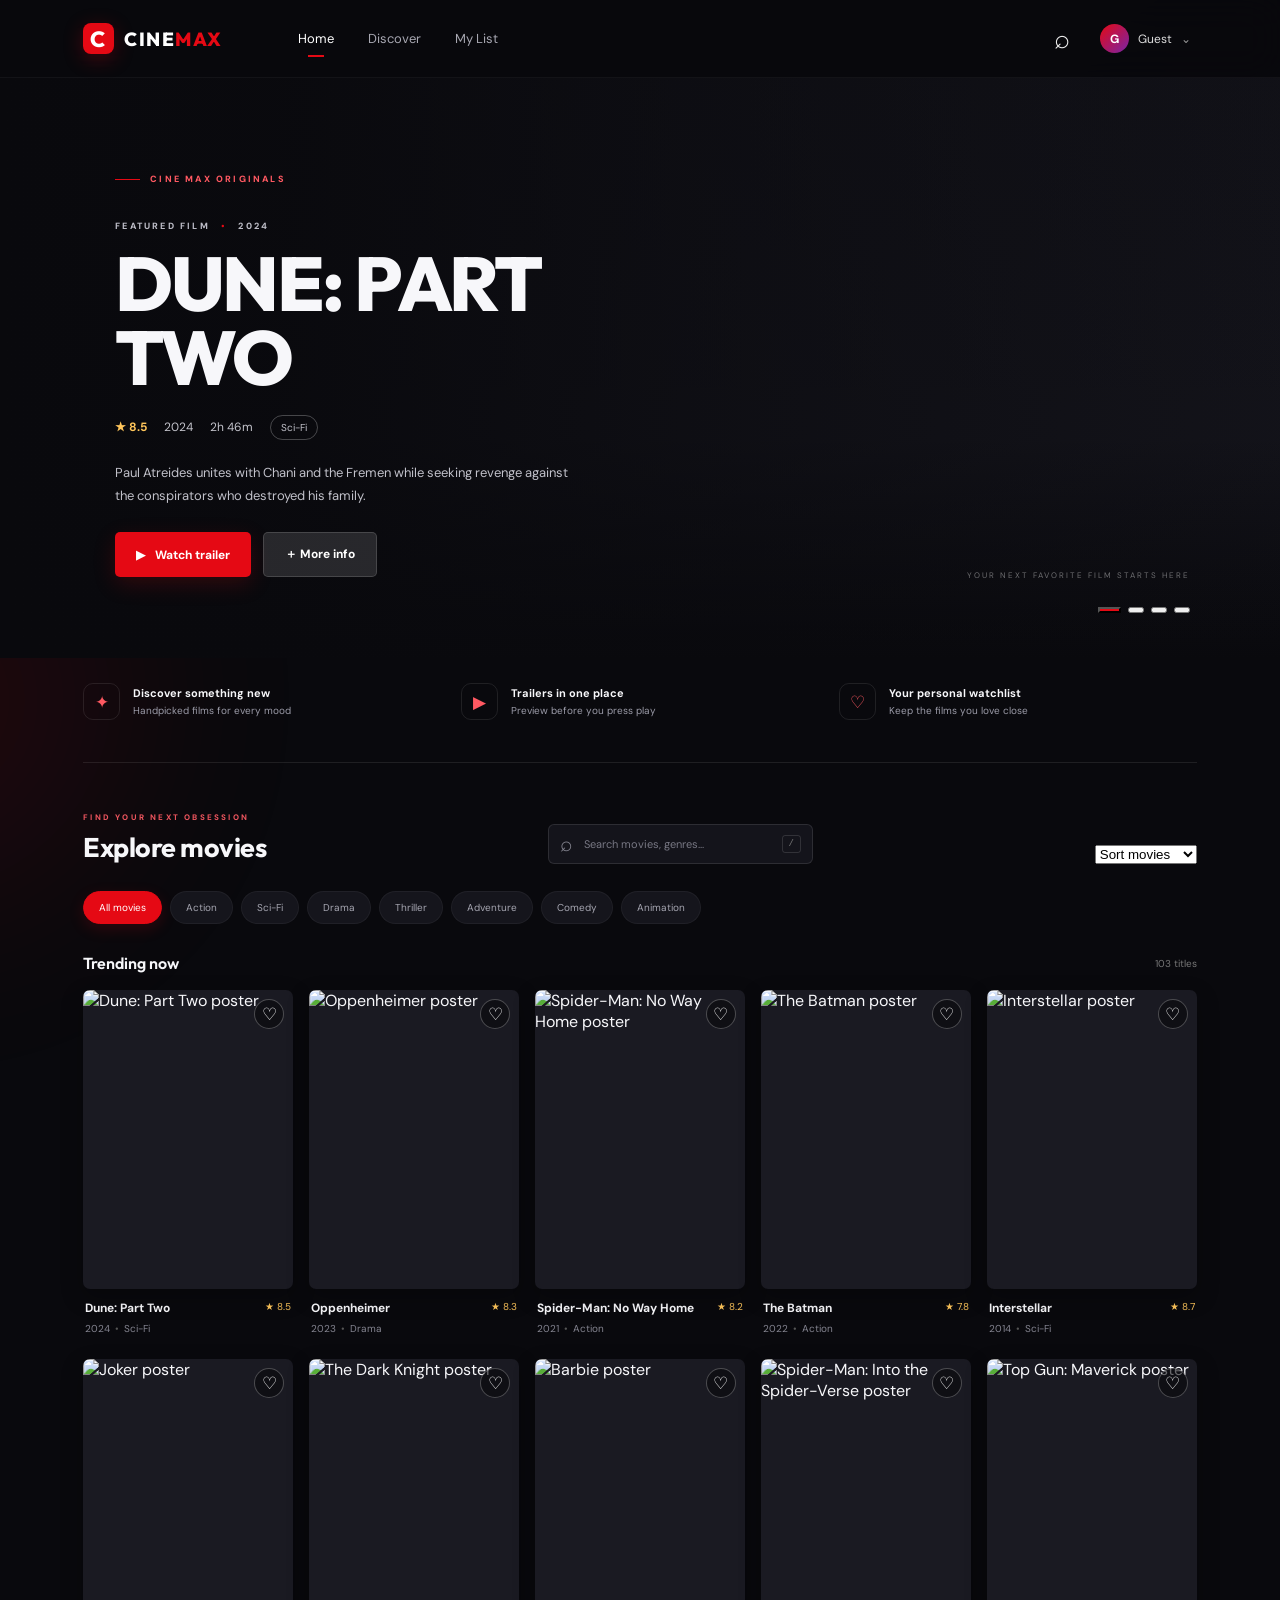
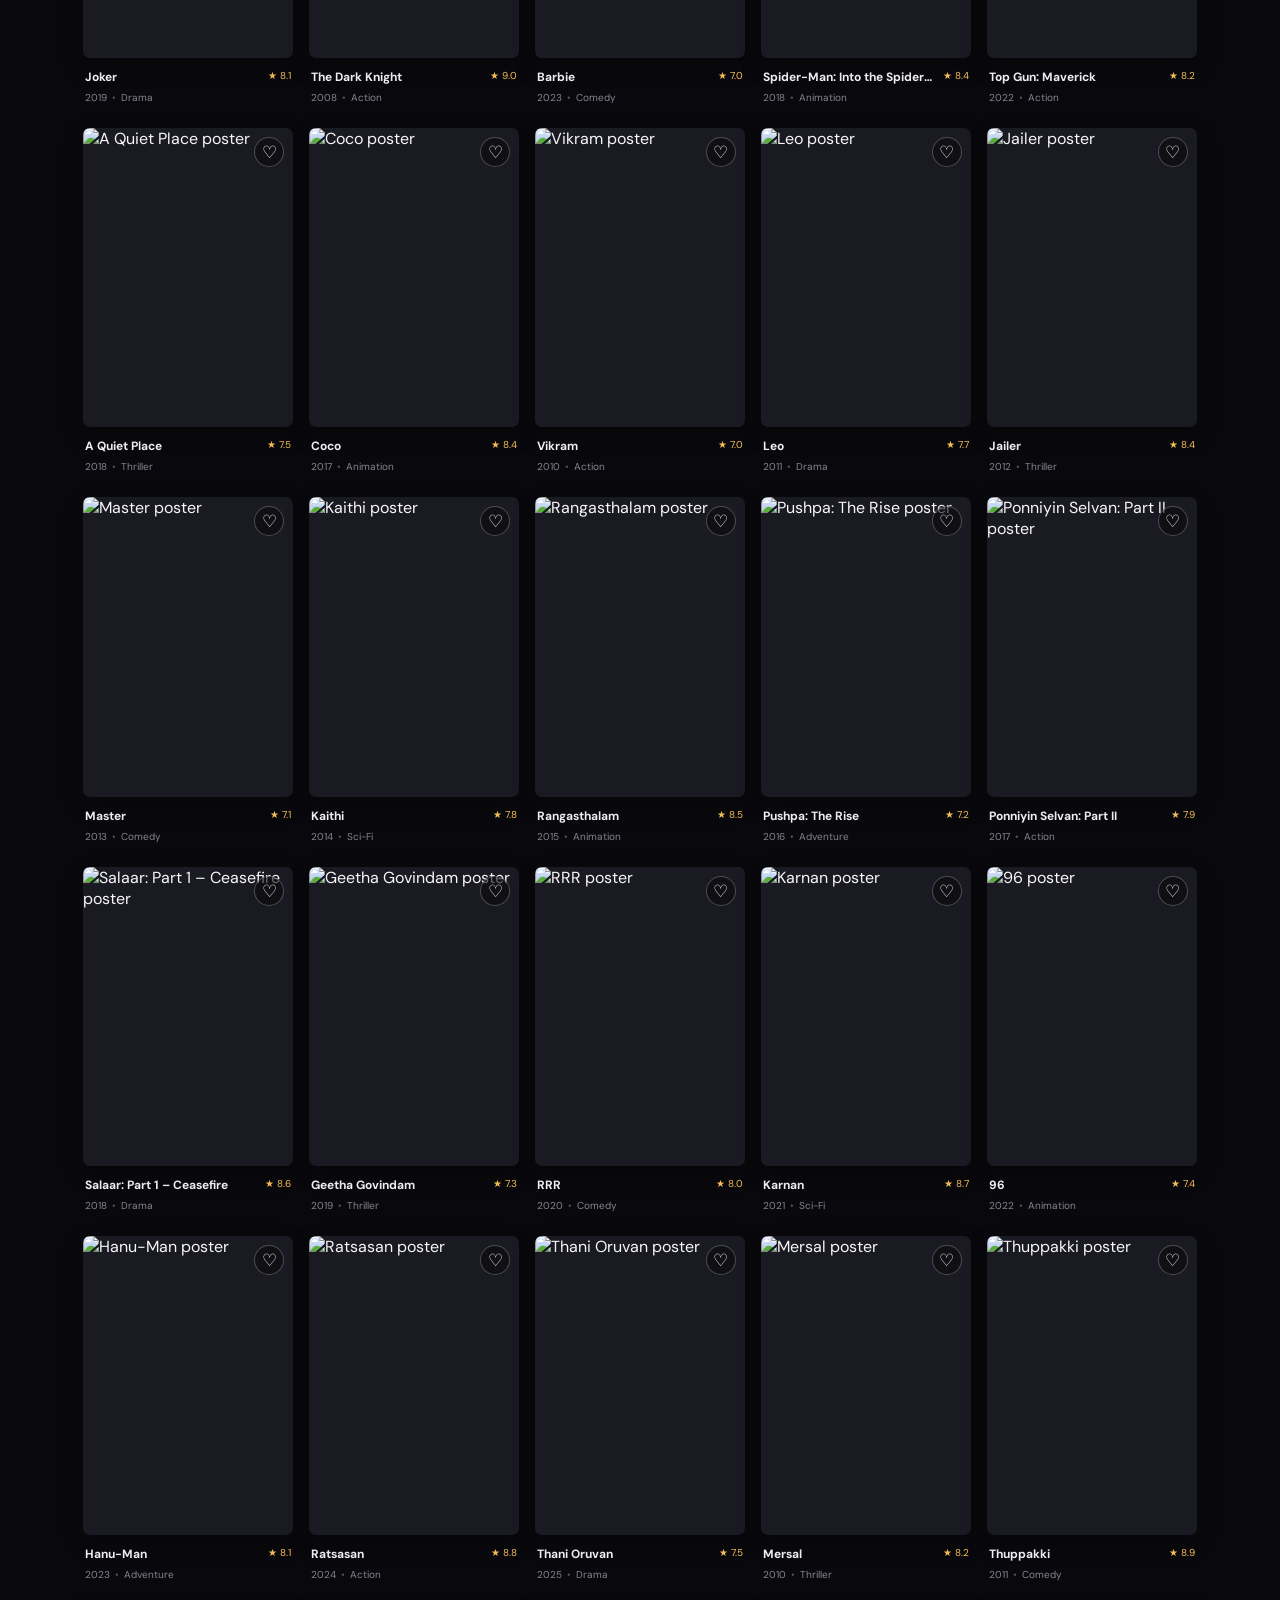
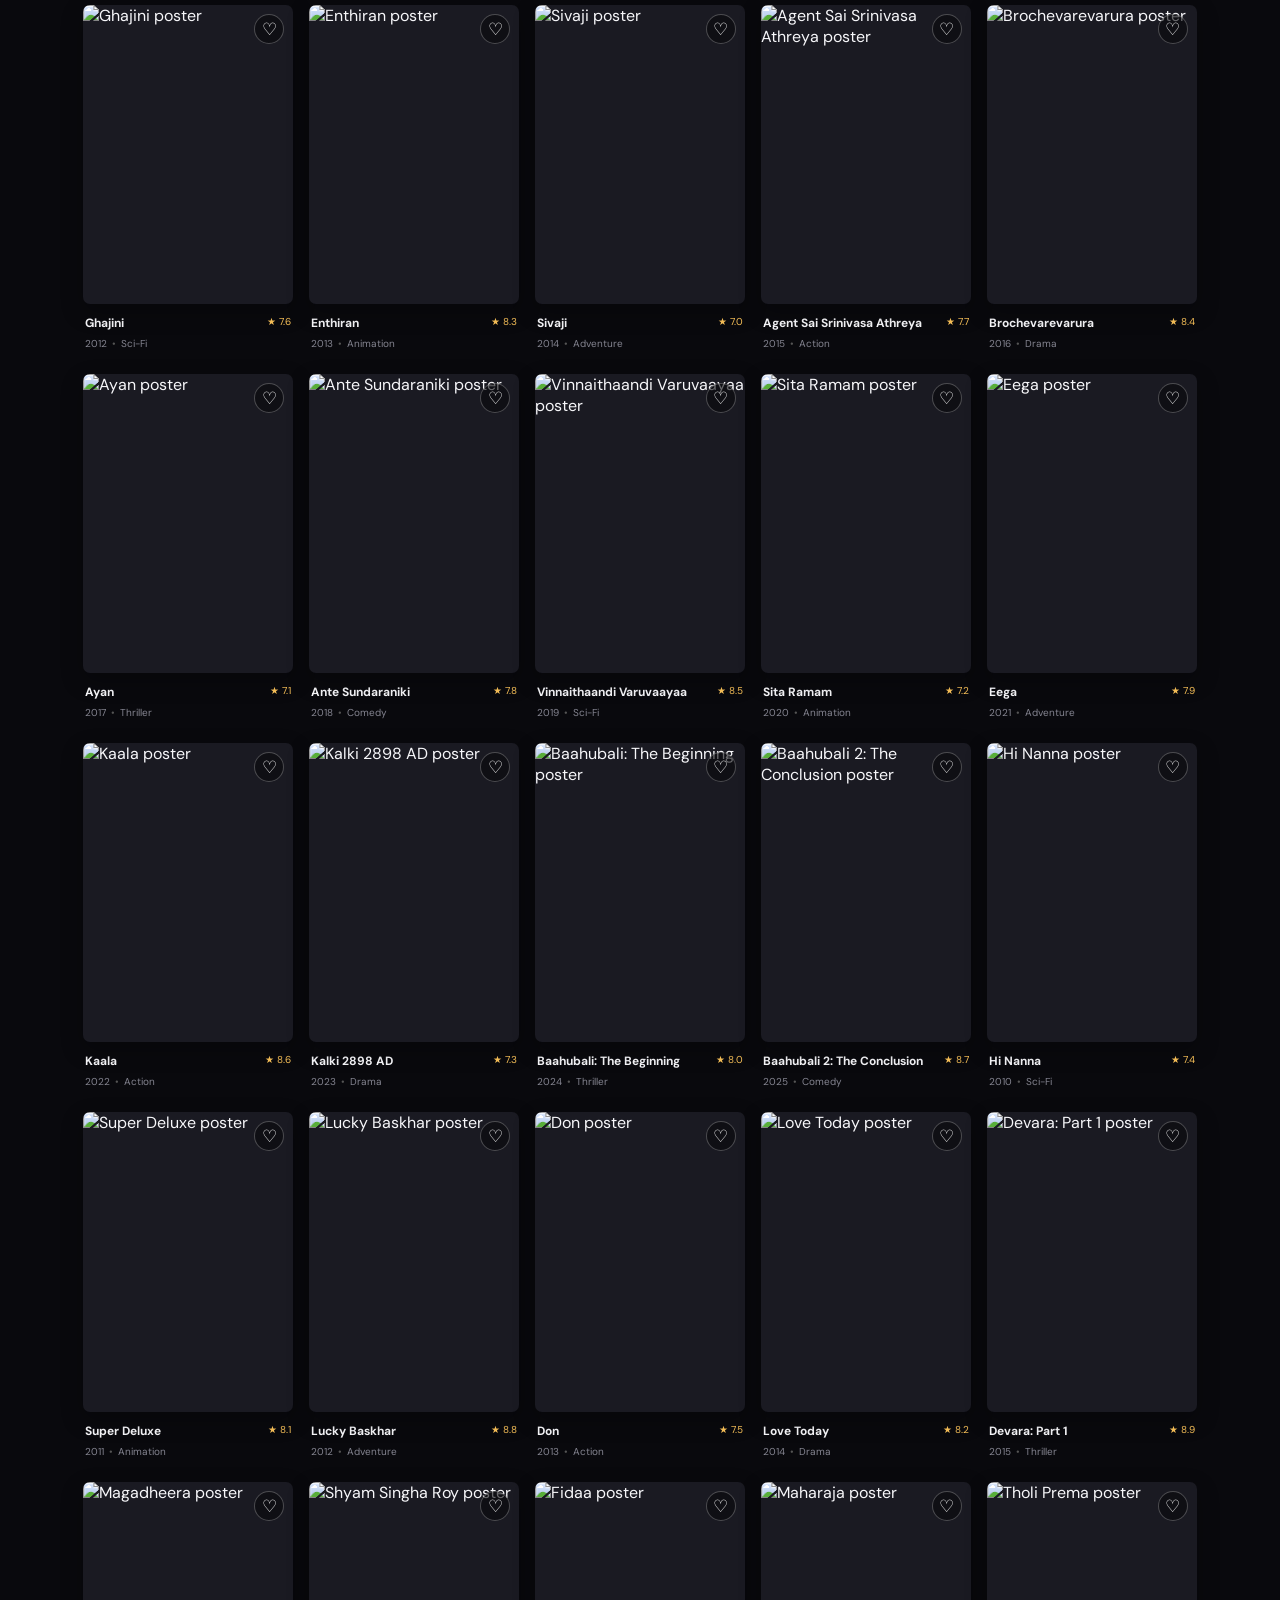
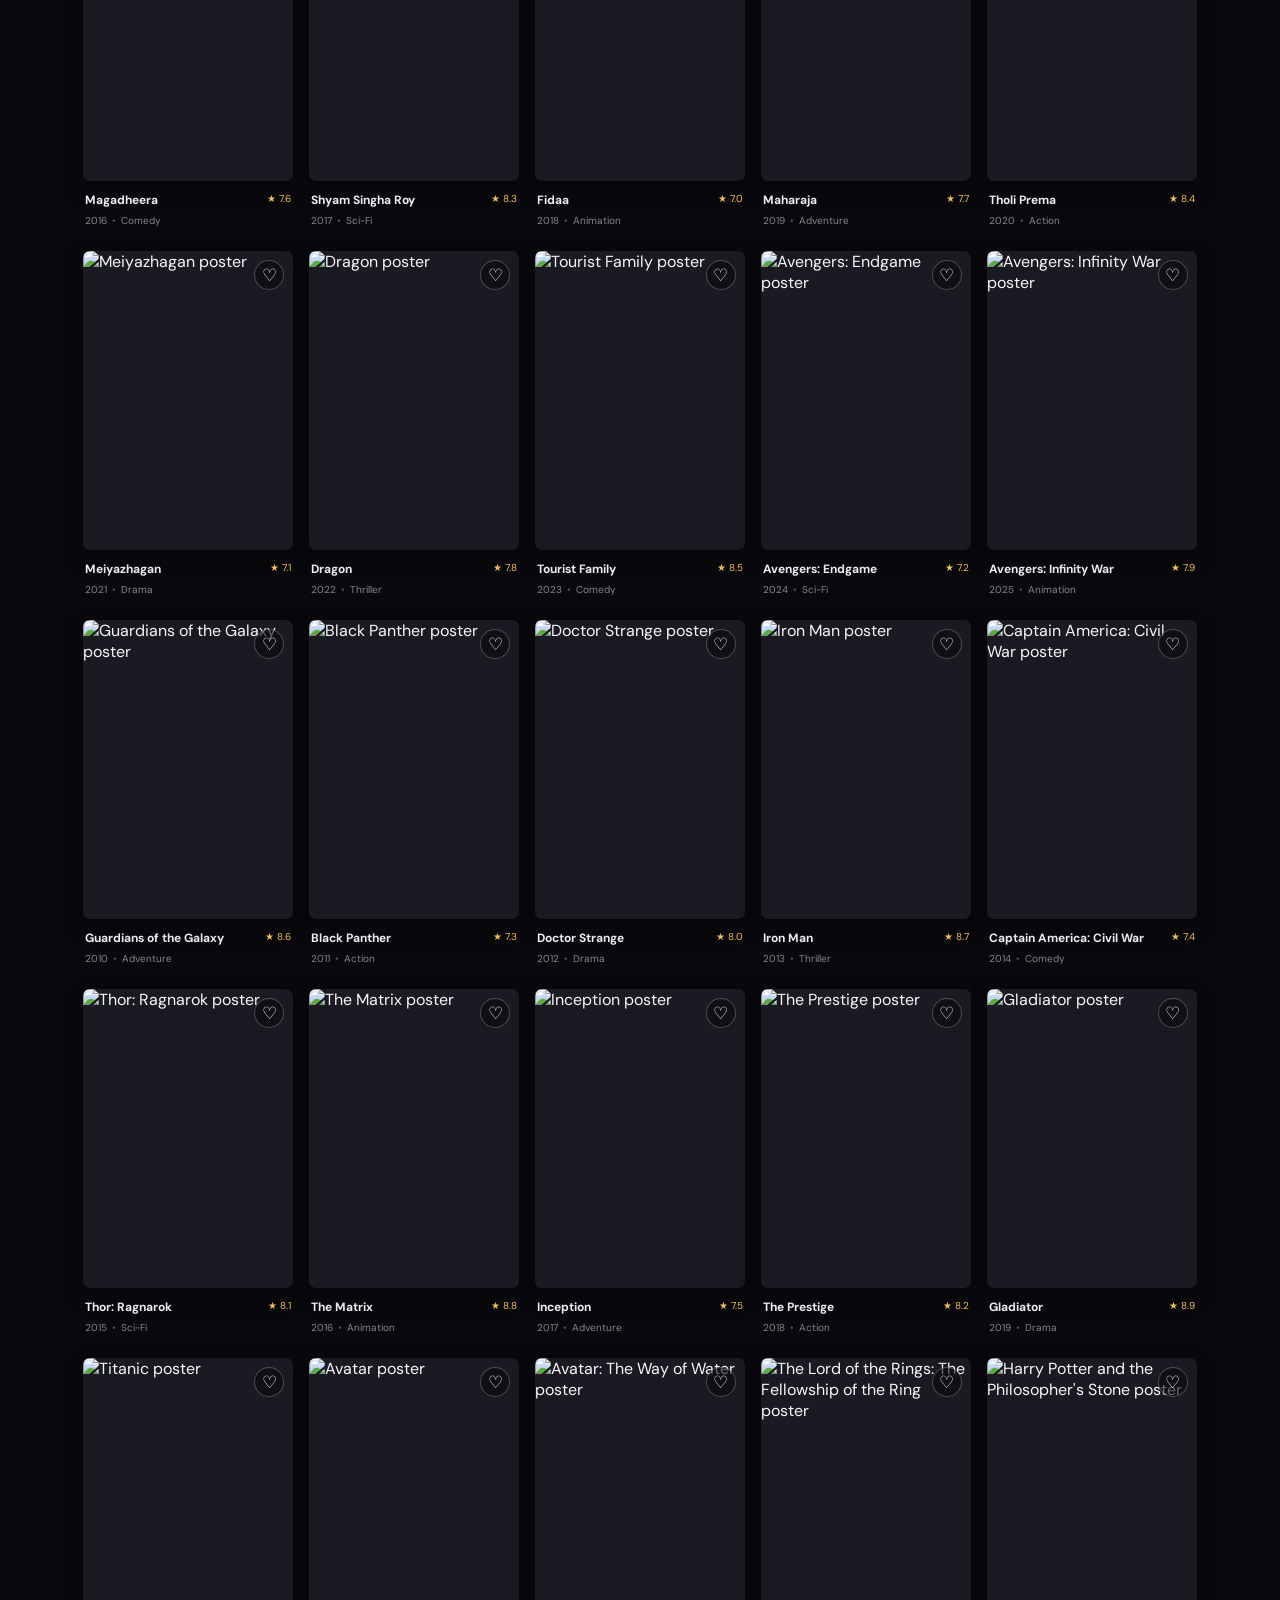
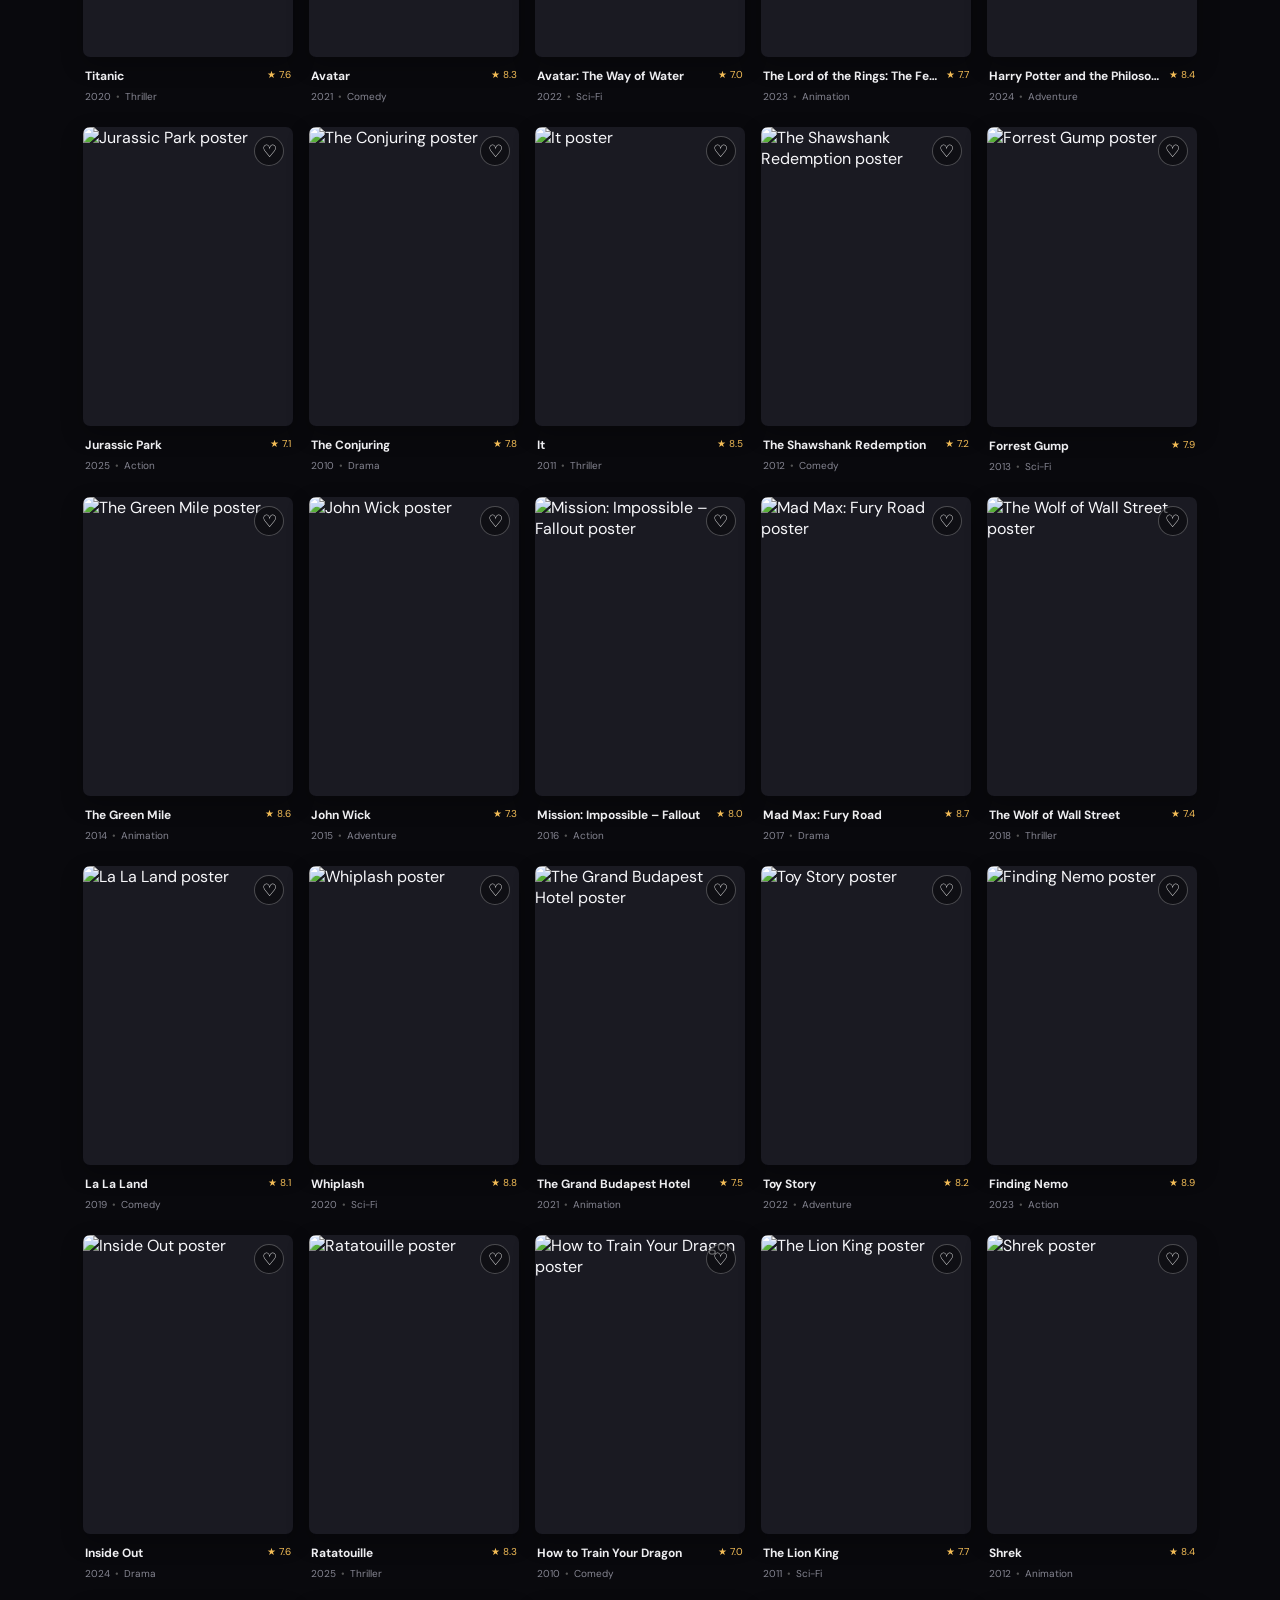
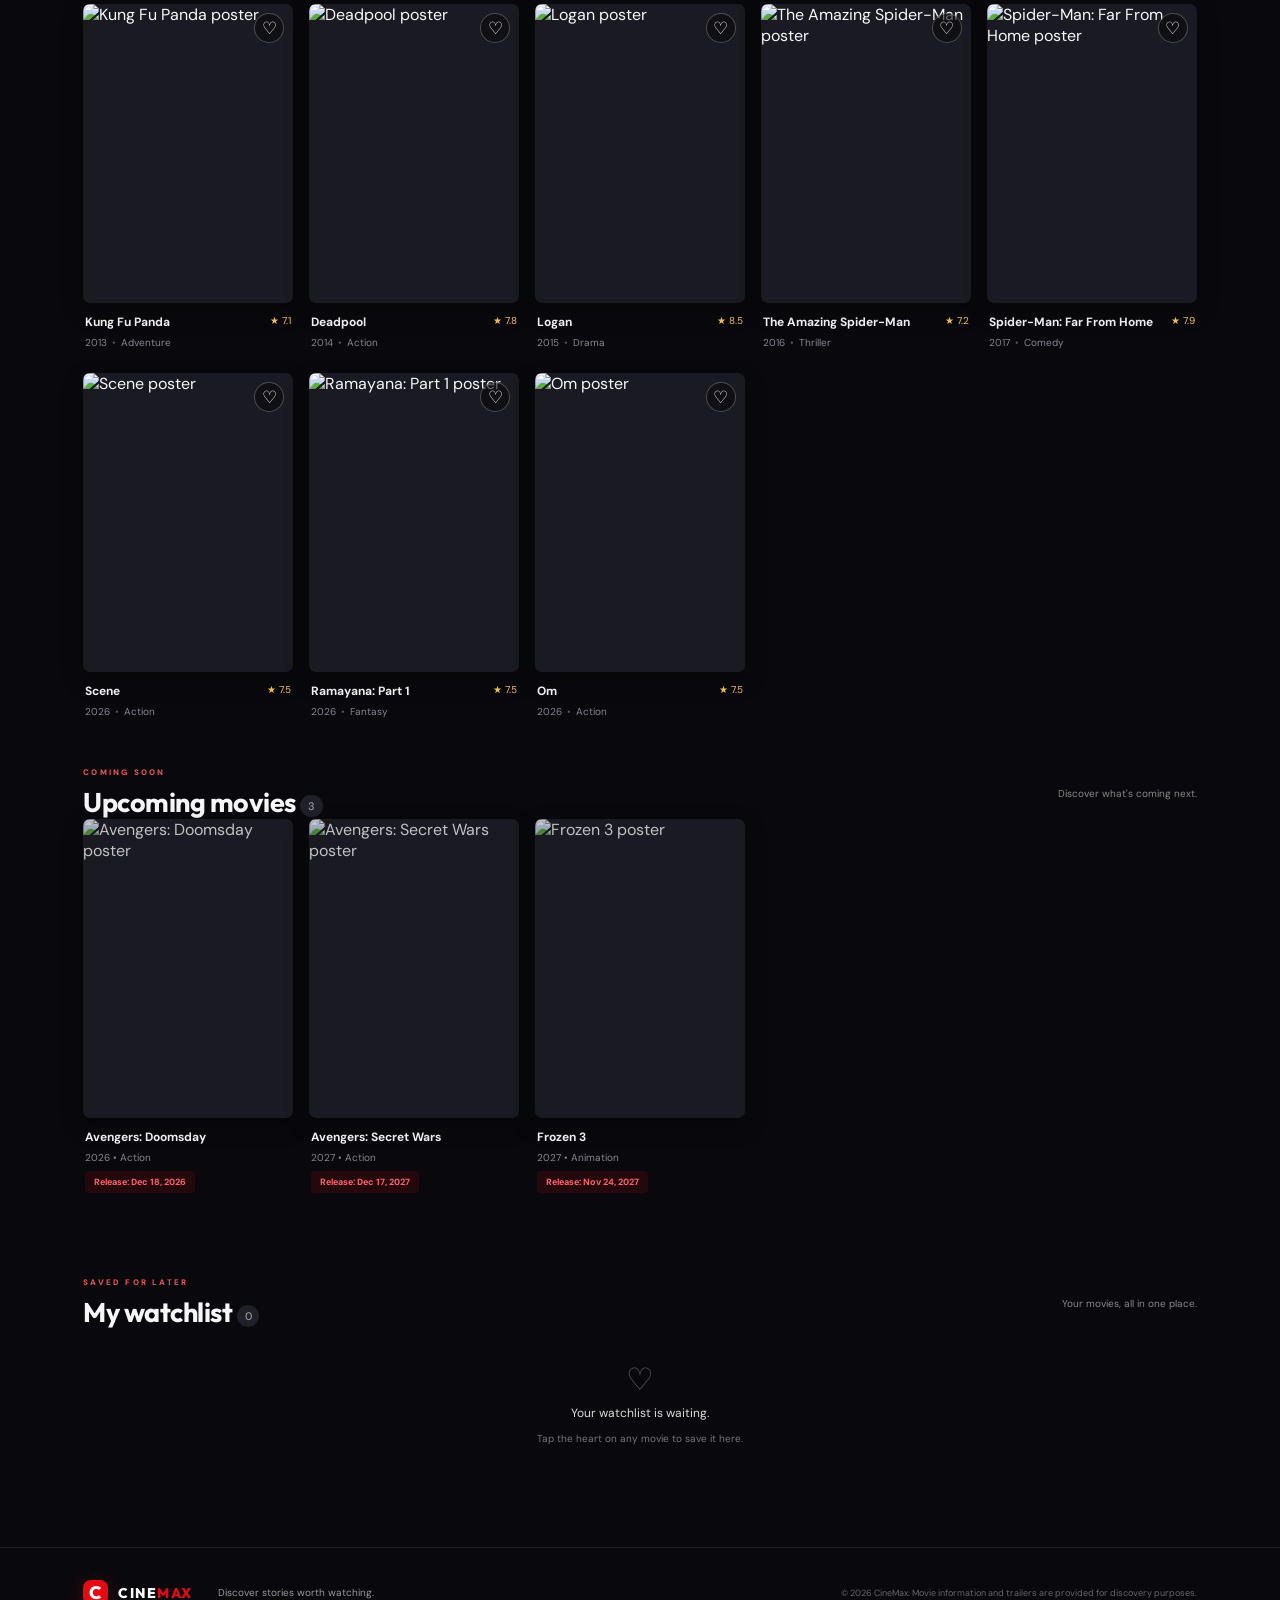
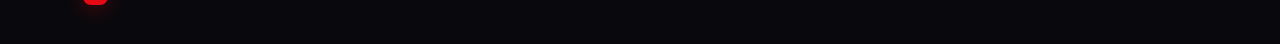
==== index.html @ b3405c15 "Add files via upload" ====
<!DOCTYPE html>
<html lang="en">
<head>
  <meta charset="UTF-8" />
  <meta name="viewport" content="width=device-width, initial-scale=1.0" />
  <meta name="theme-color" content="#09090d" />
  <meta name="description" content="CineMax — discover movies, explore genres and watch trailers." />
  <title>CineMax — Movies for every mood</title>
  <link rel="preconnect" href="https://fonts.googleapis.com">
  <link rel="preconnect" href="https://fonts.gstatic.com" crossorigin>
  <link href="https://fonts.googleapis.com/css2?family=DM+Sans:wght@400;500;600;700;800&family=Outfit:wght@400;500;600;700;800&display=swap" rel="stylesheet">
  <link rel="icon" type="image/png" href="favicon.png">
  <link rel="stylesheet" href="style.css" />
</head>
<body>
  <div class="ambient ambient-one"></div><div class="ambient ambient-two"></div>
  <header class="topbar">
    <a class="brand" href="#" aria-label="CineMax home"><span class="brand-mark">C</span><span>CINE<span>MAX</span></span></a>
    <nav class="main-nav" aria-label="Main navigation">
      <a class="active" href="#home">Home</a><a href="#browse">Discover</a><a href="#watchlist">My List</a>
    </nav>
    <div class="top-actions">
      <button class="icon-btn search-toggle" id="searchToggle" aria-label="Focus search">⌕</button>
      <button class="profile-button" id="accountButton"><span class="profile-avatar">G</span><span id="accountLabel">Guest</span><span class="chevron">⌄</span></button>
      <button class="mobile-menu" id="mobileMenu" aria-label="Open menu">☰</button>
    </div>
  </header>

  <main id="home">
    <section class="hero" id="hero">
      <div class="hero-backdrop" id="heroBackdrop"></div>
      <div class="hero-shade"></div>
      <div class="hero-content">
        <div class="eyebrow"><span class="eyebrow-line"></span> CINE MAX ORIGINALS</div>
        <div class="hero-kicker">FEATURED FILM <span>•</span> 2024</div>
        <h1 id="heroTitle">DUNE: PART TWO</h1>
        <div class="hero-meta" id="heroMeta"><span class="rating">★ 8.5</span><span>2024</span><span>2h 46m</span><span class="pill">Sci-Fi</span></div>
        <p class="hero-description" id="heroDescription">Paul Atreides unites with Chani and the Fremen while seeking revenge against the conspirators who destroyed his family.</p>
        <div class="hero-buttons">
          <button class="primary-btn" id="heroTrailer"><span>▶</span> Watch trailer</button>
          <button class="secondary-btn" id="heroDetails"><span>＋</span> More info</button>
        </div>
      </div>
      <div class="hero-pagination" id="heroPagination"></div>
      <div class="hero-note">YOUR NEXT FAVORITE FILM STARTS HERE</div>
    </section>

    <section class="content-wrap">
      <section class="quick-stats">
        <div><span class="stat-icon">✦</span><span><b>Discover something new</b><small>Handpicked films for every mood</small></span></div>
        <div><span class="stat-icon">▶</span><span><b>Trailers in one place</b><small>Preview before you press play</small></span></div>
        <div><span class="stat-icon">♡</span><span><b>Your personal watchlist</b><small>Keep the films you love close</small></span></div>
      </section>

      <section class="browse-section" id="browse">
        <div class="section-heading">
          <div><p class="section-overline">FIND YOUR NEXT OBSESSION</p><h2>Explore movies</h2></div>
          <label class="search-box"><span>⌕</span><input id="searchInput" type="search" placeholder="Search movies, genres..." autocomplete="off"><kbd>/</kbd></label><select id="sortSelect" class="sort-select">
  <option value="default">Sort movies</option>
  <option value="rating">Highest rated</option>
  <option value="newest">Newest first</option>
  <option value="oldest">Oldest first</option>
  <option value="title">A–Z</option>
</select>
        </div>
        <div class="category-list" id="categoryList">
          <button class="category-chip selected" data-category="All">All movies</button>
          <button class="category-chip" data-category="Action">Action</button>
          <button class="category-chip" data-category="Sci-Fi">Sci-Fi</button>
          <button class="category-chip" data-category="Drama">Drama</button>
          <button class="category-chip" data-category="Thriller">Thriller</button>
          <button class="category-chip" data-category="Adventure">Adventure</button>
          <button class="category-chip" data-category="Comedy">Comedy</button>
          <button class="category-chip" data-category="Animation">Animation</button>
        </div>
        <div class="results-line"><h3 id="resultsTitle">Trending now</h3><span id="resultCount"></span></div>
        <div class="movie-grid" id="movieGrid"></div>
        <div class="empty-state hidden" id="emptyState"><div>⌕</div><h3>No movies found</h3><p>Try another title or choose a different category.</p><button class="text-button" id="clearFilters">Clear filters</button></div>
      </section>
      <!-- UPCOMING MOVIES -->
      <section class="upcoming-section" id="upcoming">
        <div class="section-heading compact">
          <div>
            <p class="section-overline">COMING SOON</p>
            <h2>Upcoming movies <span class="list-count" id="upcomingCount">0</span></h2>
          </div>
          <p class="section-hint">Discover what's coming next.</p>
        </div>

        <div class="movie-grid" id="upcomingGrid"></div>
      </section>
      <section class="watchlist-section" id="watchlist">
        <div class="section-heading compact"><div><p class="section-overline">SAVED FOR LATER</p><h2>My watchlist <span class="list-count" id="watchlistCount">0</span></h2></div><p class="section-hint">Your movies, all in one place.</p></div>
        <div class="movie-grid watchlist-grid" id="watchlistGrid"></div>
        <div class="watchlist-empty" id="watchlistEmpty"><span>♡</span><p>Your watchlist is waiting.</p><small>Tap the heart on any movie to save it here.</small></div>
      </section>
    </section>
  </main>

  <footer><a class="brand footer-brand" href="#"><span class="brand-mark">C</span><span>CINE<span>MAX</span></span></a><p>Discover stories worth watching.</p><small>© <span id="year"></span> CineMax. Movie information and trailers are provided for discovery purposes.</small></footer>

  <div class="modal-backdrop hidden" id="movieModal" role="dialog" aria-modal="true" aria-label="Movie details">
    <div class="modal movie-modal"><button class="modal-close" data-close aria-label="Close">×</button><div class="detail-cover" id="detailCover"></div><div class="detail-body"><div class="detail-label">MOVIE DETAILS</div><h2 id="detailTitle"></h2><div class="detail-meta" id="detailMeta"></div><p id="detailDescription"></p><div class="detail-actions"><button class="primary-btn" id="detailTrailer">▶ Watch trailer</button><button class="secondary-btn" id="detailSave">♡ Add to watchlist</button></div></div></div>
  </div>

  <div class="modal-backdrop hidden" id="trailerModal" role="dialog" aria-modal="true" aria-label="Movie trailer">
    <div class="modal trailer-modal"><button class="modal-close" data-close aria-label="Close">×</button><div class="trailer-heading"><span>NOW PLAYING</span><h2 id="trailerTitle">Movie trailer</h2></div><div class="video-frame" id="videoFrame"></div><p class="trailer-disclaimer">Trailer playback is provided through YouTube. Availability may vary by region.</p></div>
  </div>

  <div class="modal-backdrop hidden" id="authModal" role="dialog" aria-modal="true" aria-label="Account">
    <div class="modal auth-modal"><button class="modal-close" data-close aria-label="Close">×</button><a class="brand auth-brand" href="#"><span class="brand-mark">C</span><span>CINE<span>MAX</span></span></a><p class="section-overline">YOUR CINEMATIC SPACE</p><h2 id="authTitle">Welcome back</h2><p class="auth-subtitle">Sign in to keep your watchlist close.</p>
      <div class="auth-tabs"><button class="auth-tab active" data-auth="login">Sign in</button><button class="auth-tab" data-auth="register">Create account</button></div>
      <form id="authForm"><label id="nameField" class="hidden">Your name<input id="authName" type="text" placeholder="Alex Morgan"></label><label>Email address<input id="authEmail" type="email" placeholder="you@example.com" required></label><label>Password<input id="authPassword" type="password" placeholder="At least 6 characters" minlength="6" required></label><p class="auth-error" id="authError"></p><button class="primary-btn auth-submit" type="submit" id="authSubmit">Sign in</button></form>
      <p class="auth-footnote">Demo account only. Your account details stay in this browser and are not sent to a server.</p>
      <button class="text-button signout hidden" id="signOut">Sign out</button>
    </div>
  </div>
  <div class="toast" id="toast" role="status"></div>
  <script src="app.js"></script>

<div id="loadingScreen">
  <img src="favicon.png" alt="JemMovieMax">
  <h2>JemMovieMax</h2>
  <div class="loader"></div>
  <p>Preparing your movie experience...</p>
</div>

</body>
</html>
---- style.css ----
*{box-sizing:border-box} :root{--bg:#09090d;--panel:#13131a;--panel2:#1b1b24;--text:#f7f7fa;--muted:#9b9ba8;--red:#e50914;--red2:#ff3340;--line:rgba(255,255,255,.09)}html{scroll-behavior:smooth;scroll-padding-top:90px}body{margin:0;background:var(--bg);color:var(--text);font-family:"DM Sans",sans-serif;overflow-x:hidden}button,input{font:inherit}button{cursor:pointer}.ambient{position:fixed;z-index:-1;filter:blur(110px);opacity:.11;pointer-events:none;border-radius:50%}.ambient-one{width:400px;height:400px;background:#e50914;top:500px;left:-280px}.ambient-two{width:400px;height:400px;background:#5427a8;right:-300px;top:100px}.topbar{height:78px;position:sticky;top:0;z-index:20;display:flex;align-items:center;padding:0 6.5%;background:rgba(9,9,13,.88);backdrop-filter:blur(18px);border-bottom:1px solid rgba(255,255,255,.045)}.brand{display:flex;align-items:center;gap:10px;text-decoration:none;color:#fff;font:800 19px Outfit,sans-serif;letter-spacing:1.5px}.brand>span:last-child>span{color:var(--red)}.brand-mark{width:31px;height:31px;background:var(--red);display:grid;place-items:center;border-radius:8px;font:800 22px Outfit;box-shadow:0 5px 20px #e5091444}.main-nav{display:flex;gap:34px;margin-left:75px;height:100%;align-items:center}.main-nav a{font-size:13px;color:#a8a8b2;text-decoration:none;transition:.2s}.main-nav a:hover,.main-nav a.active{color:white}.main-nav a.active:after{content:"";display:block;width:16px;height:2px;background:var(--red);margin:8px auto -10px}.top-actions{margin-left:auto;display:flex;align-items:center;gap:18px}.icon-btn,.mobile-menu{border:0;background:none;color:#eee;font-size:27px}.profile-button{display:flex;align-items:center;gap:9px;color:#ddd;background:none;border:0;font-size:12px}.profile-avatar{height:29px;width:29px;border-radius:50%;background:linear-gradient(135deg,#e50914,#7924a8);display:grid;place-items:center;color:white;font-weight:700}.chevron{color:#999}.mobile-menu{display:none}.hero{height:580px;position:relative;overflow:hidden;background:#14141b}.hero-backdrop {
    position: absolute;
    inset: 0;
    background-size: cover;
    background-position: center 38%;
    transform: scale(1.015);
    opacity: 1;
    transition: opacity 0.5s ease-in-out;
}.hero-shade{position:absolute;inset:0;background:linear-gradient(90deg,#09090d 0%,rgba(9,9,13,.94) 22%,rgba(9,9,13,.55) 53%,rgba(9,9,13,.12) 100%),linear-gradient(0deg,#09090d 0%,transparent 38%,rgba(9,9,13,.18) 100%)}.hero-content{position:relative;z-index:1;padding:95px 0 0 9%;max-width:690px}.eyebrow,.hero-kicker,.section-overline,.detail-label,.trailer-heading>span{font-size:9px;font-weight:800;letter-spacing:2.2px;color:#e4e4e8}.eyebrow{display:flex;align-items:center;gap:10px;color:#ff5962}.eyebrow-line{width:25px;height:1px;background:var(--red)}.hero-kicker{margin-top:35px;color:#bdbdc7;font-size:9px}.hero-kicker span{color:var(--red);padding:0 7px}.hero h1{font:800 clamp(42px,6vw,76px)/.98 Outfit,sans-serif;letter-spacing:-2.5px;margin:14px 0 20px;max-width:620px}.hero-meta,.detail-meta{display:flex;align-items:center;gap:17px;color:#c4c4cc;font-size:12px}.rating{color:#ffc65b;font-weight:700}.pill{border:1px solid #ffffff40;padding:5px 10px;border-radius:30px;font-size:10px}.hero-description{color:#c0c0c9;line-height:1.75;font-size:13px;max-width:460px;margin:22px 0 25px}.hero-buttons,.detail-actions{display:flex;gap:12px}.primary-btn,.secondary-btn{border:0;border-radius:5px;padding:13px 21px;font-weight:700;font-size:12px;transition:.2s}.primary-btn{background:var(--red);color:white;box-shadow:0 7px 22px #e509142c}.primary-btn:hover{background:#ff2632;transform:translateY(-2px)}.primary-btn span{margin-right:7px}.secondary-btn{background:#ffffff20;color:white;border:1px solid #ffffff24}.secondary-btn:hover{background:#ffffff30}.hero-pagination{position:absolute;right:7%;bottom:45px;display:flex;gap:7px}.hero-pagination span{width:6px;height:6px;border-radius:10px;background:#ffffff55}.hero-pagination .pagination-active{width:23px;background:var(--red)}.hero-note{position:absolute;right:7%;bottom:78px;color:#ffffff66;font-size:8px;letter-spacing:2px}.content-wrap{max-width:1440px;margin:auto;padding:0 6.5%}.quick-stats{display:grid;grid-template-columns:repeat(3,1fr);padding:25px 0 42px;border-bottom:1px solid var(--line);gap:20px}.quick-stats>div{display:flex;align-items:center;gap:13px}.stat-icon{height:37px;width:37px;border:1px solid #ffffff18;border-radius:10px;display:grid;place-items:center;color:#ff5962;font-size:17px}.quick-stats b,.quick-stats small{display:block}.quick-stats b{font-size:11px;font-weight:700}.quick-stats small{font-size:10px;color:var(--muted);margin-top:4px}.browse-section,.watchlist-section{padding-top:49px}.section-heading{display:flex;align-items:end;justify-content:space-between;gap:20px}.section-overline{color:#ed555e;font-size:8px;margin:0 0 8px}.section-heading h2{font:700 27px Outfit,sans-serif;margin:0;letter-spacing:-.5px}.search-box{width:265px;height:40px;border:1px solid #ffffff1b;border-radius:6px;background:#14141b;display:flex;align-items:center;padding:0 11px;gap:9px;color:#858590}.search-box>span{font-size:21px}.search-box input{width:100%;min-width:0;background:none;border:0;outline:0;color:white;font-size:11px}.search-box input::placeholder{color:#777783}.search-box kbd{font-size:9px;border:1px solid #ffffff20;border-radius:3px;padding:3px 6px;color:#777}.category-list{display:flex;gap:8px;flex-wrap:wrap;margin:27px 0 29px}.category-chip{background:#15151c;color:#a6a6b1;border:1px solid #ffffff0c;border-radius:30px;padding:9px 15px;font-size:10px;transition:.2s}.category-chip:hover{border-color:#ffffff50;color:white}.category-chip.selected{background:#e50914;color:white;border-color:#e50914;box-shadow:0 5px 15px #e5091429}.results-line{display:flex;align-items:center;justify-content:space-between;margin-bottom:17px}.results-line h3{font:600 16px Outfit;margin:0}.results-line span{font-size:10px;color:#777}.movie-grid{display:grid;grid-template-columns:repeat(5,minmax(0,1fr));gap:24px 16px}.movie-card{min-width:0;position:relative;cursor:pointer;animation:rise .35s both}.poster-wrap{position:relative;overflow:hidden;aspect-ratio:2/2.85;border-radius:7px;background:#1a1a22;box-shadow:0 8px 22px #0004}.poster-wrap img{width:100%;height:100%;object-fit:cover;display:block;transition:transform .45s,filter .3s}.movie-card:hover .poster-wrap img{transform:scale(1.06);filter:brightness(.68)}.poster-overlay{position:absolute;inset:0;display:flex;align-items:center;justify-content:center;opacity:0;transition:.25s}.movie-card:hover .poster-overlay{opacity:1}.play-circle{width:46px;height:46px;border:1px solid #ffffffbb;border-radius:50%;display:grid;place-items:center;background:#0006;color:white;font-size:17px;padding-left:3px}.save-btn{position:absolute;top:9px;right:9px;width:30px;height:30px;border-radius:50%;border:1px solid #ffffff40;background:#09090d99;color:white;font-size:17px;display:grid;place-items:center;z-index:2}.save-btn.saved{background:var(--red);border-color:var(--red);color:white}.movie-info{padding:11px 2px 0}.movie-title-line{display:flex;align-items:start;justify-content:space-between;gap:7px}.movie-title{font-size:12px;font-weight:700;white-space:nowrap;overflow:hidden;text-overflow:ellipsis}.movie-rating{font-size:10px;color:#ffc65b;white-space:nowrap}.movie-sub{font-size:10px;color:#858591;margin-top:6px}.movie-sub span{padding:0 5px;color:#555}.empty-state,.watchlist-empty{text-align:center;padding:45px 15px;color:#999}.empty-state>div,.watchlist-empty>span{font-size:35px;color:#555}.empty-state h3{color:#eee;margin:8px 0}.empty-state p,.watchlist-empty p{font-size:12px}.text-button{border:0;background:none;color:#ff646c;font-size:11px;margin-top:7px}.hidden{display:none!important}.watchlist-section{padding-bottom:70px}.compact{align-items:center}.list-count{font:500 11px "DM Sans";color:#999;background:#202028;padding:4px 8px;border-radius:20px;vertical-align:middle}.section-hint{font-size:10px;color:#888}.watchlist-empty{padding:30px}.watchlist-empty>span{font-size:31px}.watchlist-empty p{margin:5px 0;color:#ddd}.watchlist-empty small{font-size:10px;color:#777}footer{border-top:1px solid var(--line);padding:28px 6.5% 35px;display:flex;align-items:center;gap:25px;flex-wrap:wrap}footer .brand{font-size:14px}footer .brand-mark{width:25px;height:25px;font-size:18px}footer p{font-size:10px;color:#999}footer small{margin-left:auto;color:#666;font-size:9px}.modal-backdrop{position:fixed;inset:0;z-index:50;background:#000c;backdrop-filter:blur(8px);display:grid;place-items:center;padding:20px;overflow-y:auto}.modal{position:relative;background:#15151d;border:1px solid #ffffff16;border-radius:12px;box-shadow:0 25px 90px #000b;max-height:92vh;overflow:auto}.modal-close{position:absolute;right:13px;top:12px;z-index:5;width:32px;height:32px;border:0;border-radius:50%;background:#08080bbd;color:white;font-size:24px;line-height:1}.movie-modal{width:min(760px,100%)}.detail-cover{height:270px;background-size:cover;background-position:center 35%;position:relative}.detail-cover:after{content:"";position:absolute;inset:0;background:linear-gradient(0deg,#15151d,transparent 80%)}.detail-body{padding:0 30px 30px;position:relative;margin-top:-42px}.detail-label{color:#ff626a;font-size:8px}.detail-body h2{font:700 31px Outfit;margin:8px 0 12px}.detail-meta{font-size:11px;flex-wrap:wrap}.detail-body>p{font-size:12px;line-height:1.8;color:#b7b7c2;max-width:620px;margin:19px 0 22px}.detail-actions .primary-btn,.detail-actions .secondary-btn{padding:11px 16px}.trailer-modal{width:min(850px,100%);padding:25px}.trailer-heading{margin:0 0 15px}.trailer-heading>span{font-size:8px;color:#ff5a64}.trailer-heading h2{font:600 20px Outfit;margin:6px 0}.video-frame{width:100%;aspect-ratio:16/9;background:#050505;border-radius:7px;overflow:hidden}.video-frame iframe{width:100%;height:100%;border:0}.trailer-disclaimer{font-size:9px;color:#777;margin:12px 0 0}.auth-modal{width:min(420px,100%);padding:35px}.auth-brand{margin-bottom:28px}.auth-modal h2{font:700 27px Outfit;margin:0}.auth-subtitle{font-size:11px;color:#999;margin:7px 0 20px}.auth-tabs{display:grid;grid-template-columns:1fr 1fr;background:#20202a;padding:4px;border-radius:6px;margin-bottom:20px}.auth-tab{background:none;border:0;color:#999;padding:9px;font-size:10px;border-radius:4px}.auth-tab.active{background:#393943;color:white}.auth-modal form label{display:block;color:#bdbdc6;font-size:10px;margin:13px 0}.auth-modal form input{display:block;width:100%;margin-top:7px;background:#0d0d13;border:1px solid #ffffff18;border-radius:5px;padding:12px;color:white;outline:0;font-size:11px}.auth-modal form input:focus{border-color:#e50914}.auth-submit{width:100%;margin-top:8px}.auth-error{font-size:10px;color:#ff646c;min-height:12px}.auth-footnote{font-size:9px;line-height:1.6;color:#777;text-align:center;margin:17px 0 0}.signout{display:block;margin:15px auto 0}.toast{position:fixed;z-index:80;bottom:25px;left:50%;transform:translate(-50%,20px);opacity:0;pointer-events:none;background:#f3f3f5;color:#17171d;padding:11px 17px;border-radius:6px;font-size:11px;font-weight:700;box-shadow:0 10px 35px #0006;transition:.25s}.toast.show{opacity:1;transform:translate(-50%,0)}@keyframes rise{from{opacity:0;transform:translateY(9px)}to{opacity:1;transform:translateY(0)}}@media(max-width:1000px){.movie-grid{grid-template-columns:repeat(4,minmax(0,1fr))}.hero{height:540px}.hero-content{padding-top:85px}.content-wrap{padding:0 5%}}@media(max-width:700px){.topbar{height:65px;padding:0 5%}.main-nav{display:none;position:absolute;top:64px;left:0;right:0;margin:0;padding:18px 5%;height:auto;background:#101016;border-bottom:1px solid var(--line)}.main-nav.open{display:flex;gap:25px}.profile-button{font-size:0}.profile-avatar{font-size:12px}.search-toggle{font-size:24px}.mobile-menu{display:block;font-size:19px}.hero{height:520px}.hero-backdrop{background-position:58% center}.hero-shade{background:linear-gradient(90deg,#09090d 0%,rgba(9,9,13,.82) 58%,rgba(9,9,13,.25)),linear-gradient(0deg,#09090d,transparent 45%)}.hero-content{padding:85px 6% 0}.hero h1{font-size:48px;max-width:400px}.hero-description{font-size:12px;max-width:380px}.hero-note{display:none}.quick-stats{grid-template-columns:1fr;gap:15px;padding:22px 0}.quick-stats>div{gap:11px}.stat-icon{width:32px;height:32px}.section-heading{align-items:flex-start;flex-direction:column}.section-heading h2{font-size:25px}.search-box{width:100%}.movie-grid{grid-template-columns:repeat(3,minmax(0,1fr));gap:20px 11px}.movie-title{font-size:10px}.movie-rating{font-size:9px}.movie-sub{font-size:9px}.category-list{gap:7px;margin:20px 0}.category-chip{padding:8px 12px;font-size:9px}.section-hint{margin:0}.detail-cover{height:200px}.detail-body{padding:0 20px 23px}.detail-body h2{font-size:25px}.trailer-modal{padding:18px}.auth-modal{padding:28px 22px}footer{padding:25px 5%;gap:12px}footer small{margin:0;width:100%}}@media(max-width:430px){.movie-grid{grid-template-columns:repeat(2,minmax(0,1fr));gap:22px 13px}.hero h1{font-size:42px}.hero-content{padding-top:75px}.hero-buttons button{padding:12px 14px}.hero-pagination{bottom:25px}.results-line h3{font-size:14px}}
/* UPCOMING MOVIES SECTION */
.upcoming-section {
  padding-top: 49px;
  padding-bottom: 35px;
}

.upcoming-section .movie-card {
  cursor: default;
}

.upcoming-card {
  position: relative;
}

.upcoming-card .poster-wrap img {
  filter: brightness(.78);
}

.release-date {
  display: inline-block;
  margin-top: 7px;
  padding: 5px 9px;
  border-radius: 4px;
  background: #e5091420;
  color: #ff646c;
  font-size: 9px;
  font-weight: 700;
}

@media(max-width:700px) {
  .upcoming-section {
    padding-top: 38px;
  }
}
/* JemMovieMax smooth loading effects */

.movie-card {
    animation: movieFadeIn 0.45s ease both;
}

@keyframes movieFadeIn {
    from {
        opacity: 0;
        transform: translateY(12px);
    }
    to {
        opacity: 1;
        transform: translateY(0);
    }
}

.movie-card img {
    transition: transform 0.4s ease;
}

.movie-card:hover img {
    transform: scale(1.04);
}
/* JemMovieMax mobile improvements */

@media (max-width: 700px) {
  .movie-grid {
    grid-template-columns: repeat(2, minmax(0, 1fr));
    gap: 14px;
  }

  .hero-content {
    padding: 85px 6% 0;
  }

  .hero h1 {
    font-size: clamp(30px, 9vw, 46px);
  }

  .hero-description {
    max-width: 100%;
    font-size: 13px;
  }

  .sort-select {
    max-width: 100%;
  }

  .hero-buttons button {
    padding: 11px 15px;
  }
}

@media (max-width: 380px) {
  .movie-grid {
    gap: 10px;
  }
}
/* JemMovieMax loading screen */

#loadingScreen {
  position: fixed;
  inset: 0;
  z-index: 99999;
  background: #09090d;
  display: flex;
  flex-direction: column;
  align-items: center;
  justify-content: center;
  color: white;
}
#loadingScreen.loading-hidden {
  opacity: 0;
  visibility: hidden;
  transition: opacity 0.5s ease, visibility 0.5s ease;
}
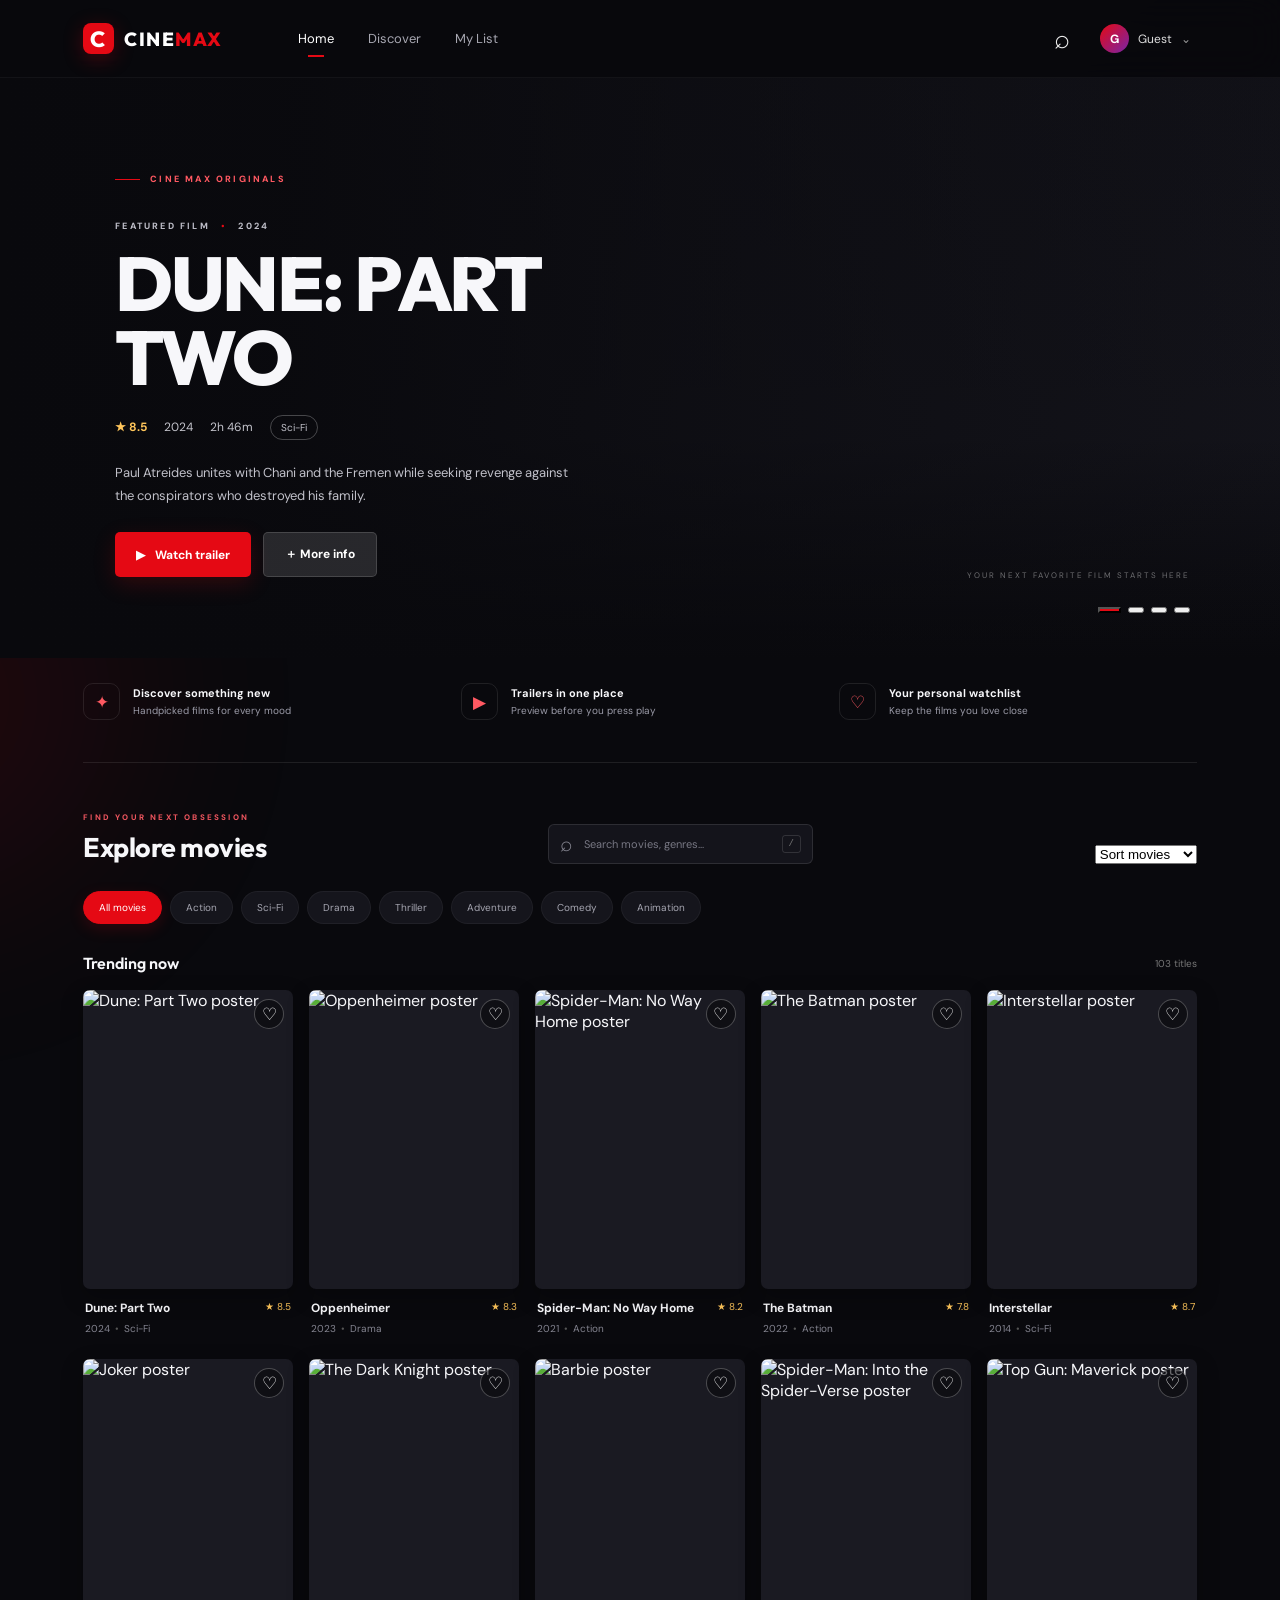
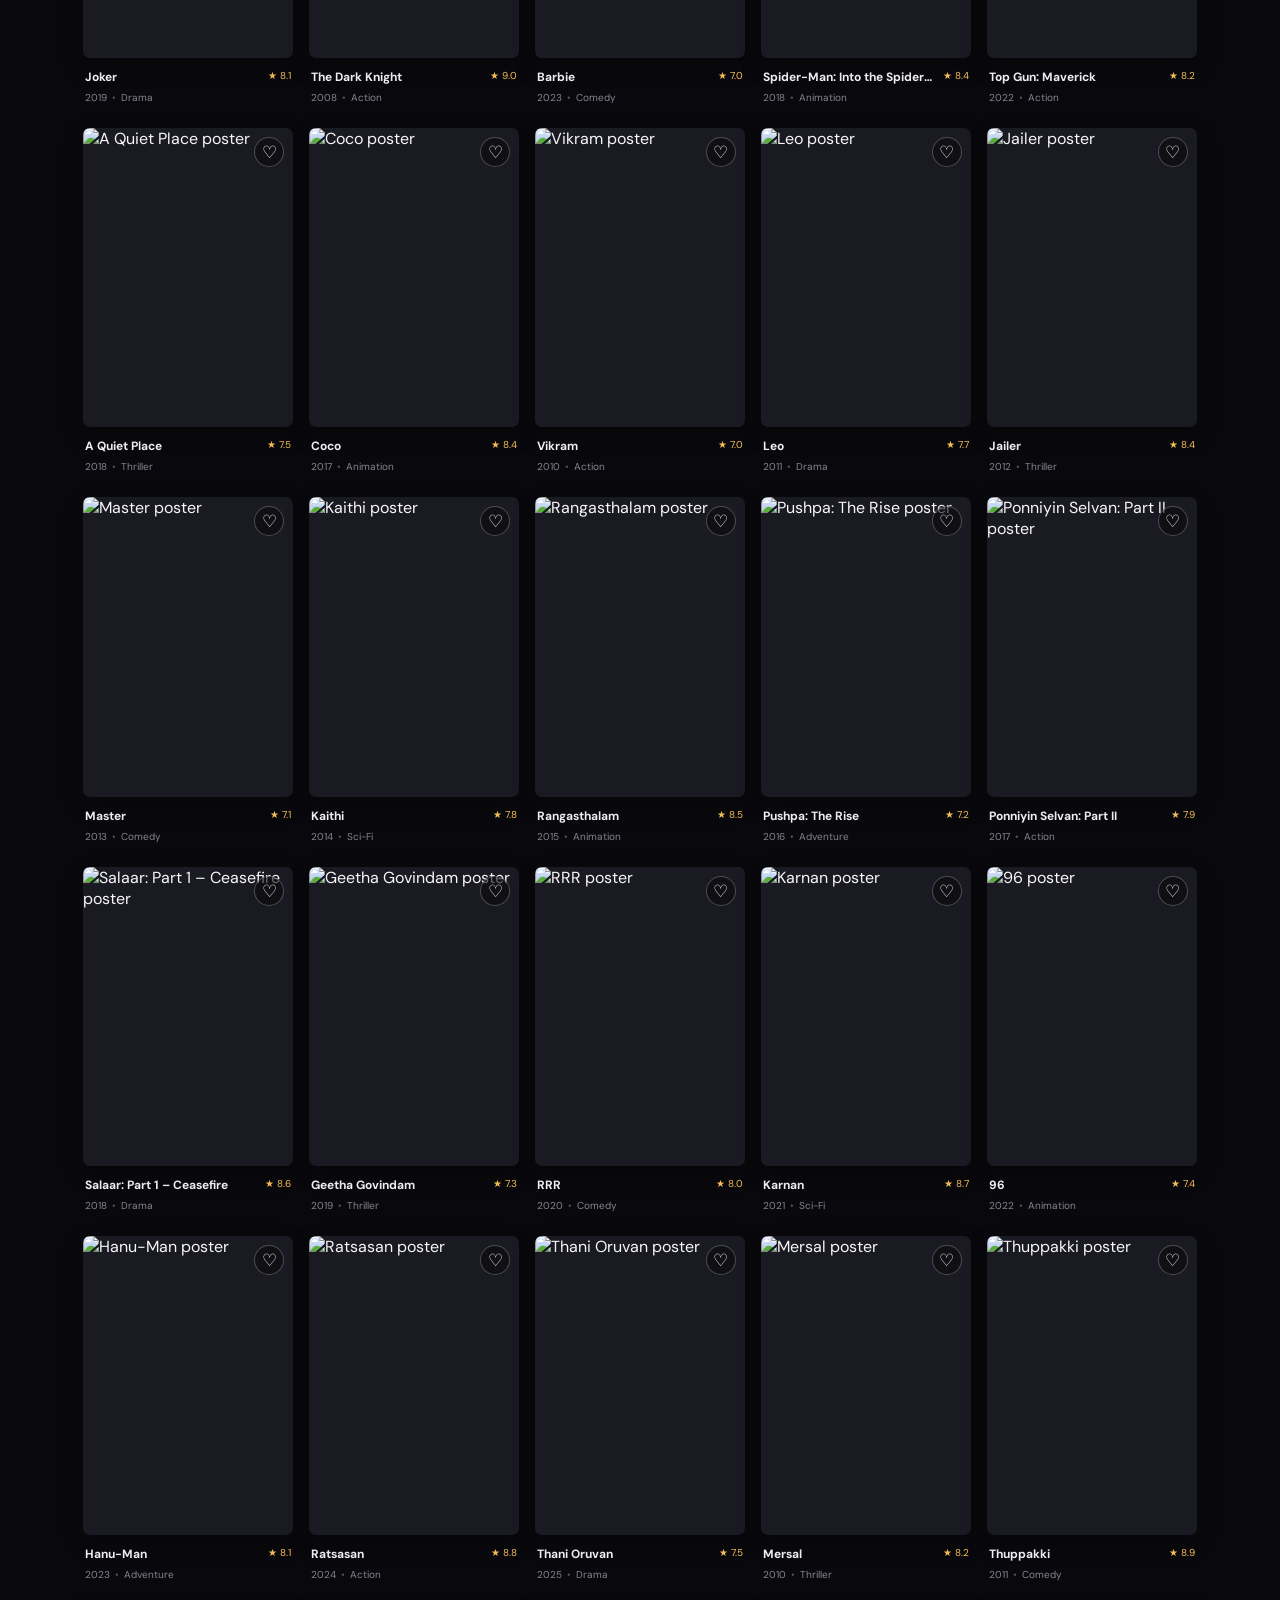
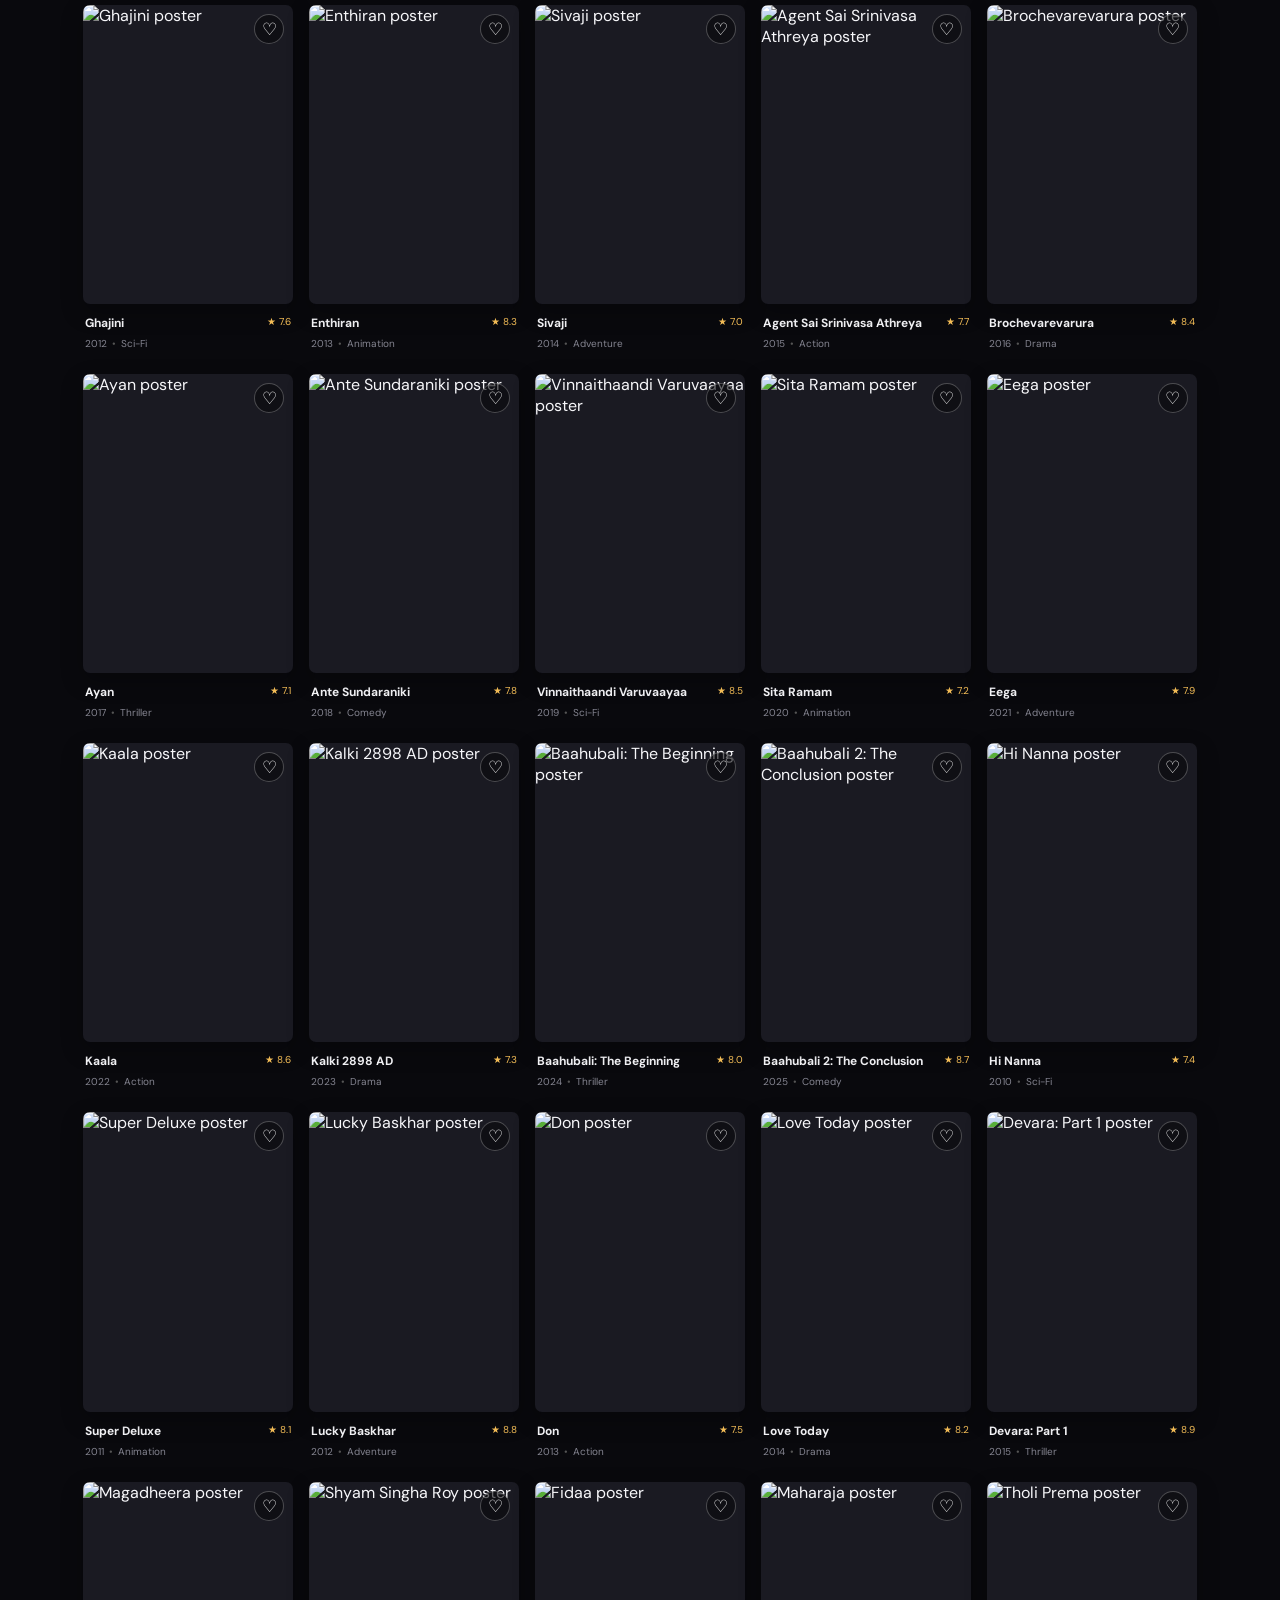
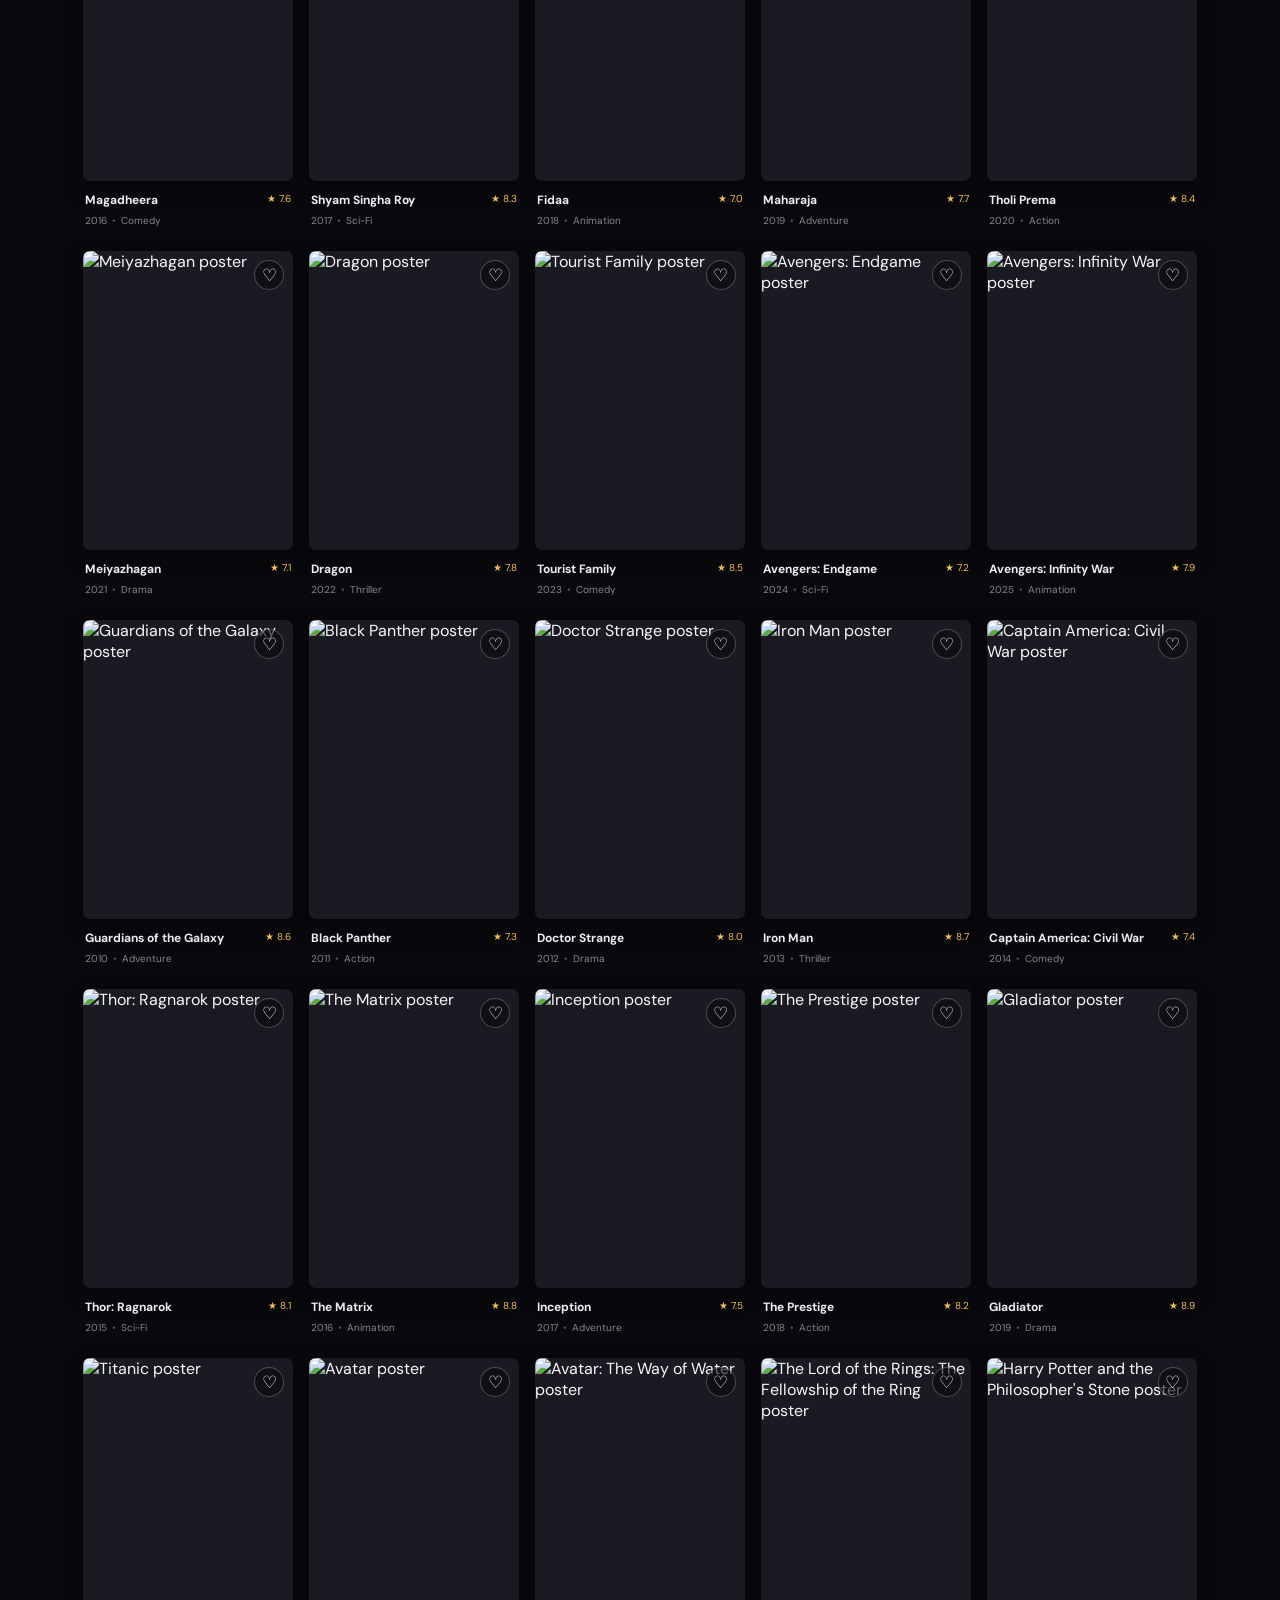
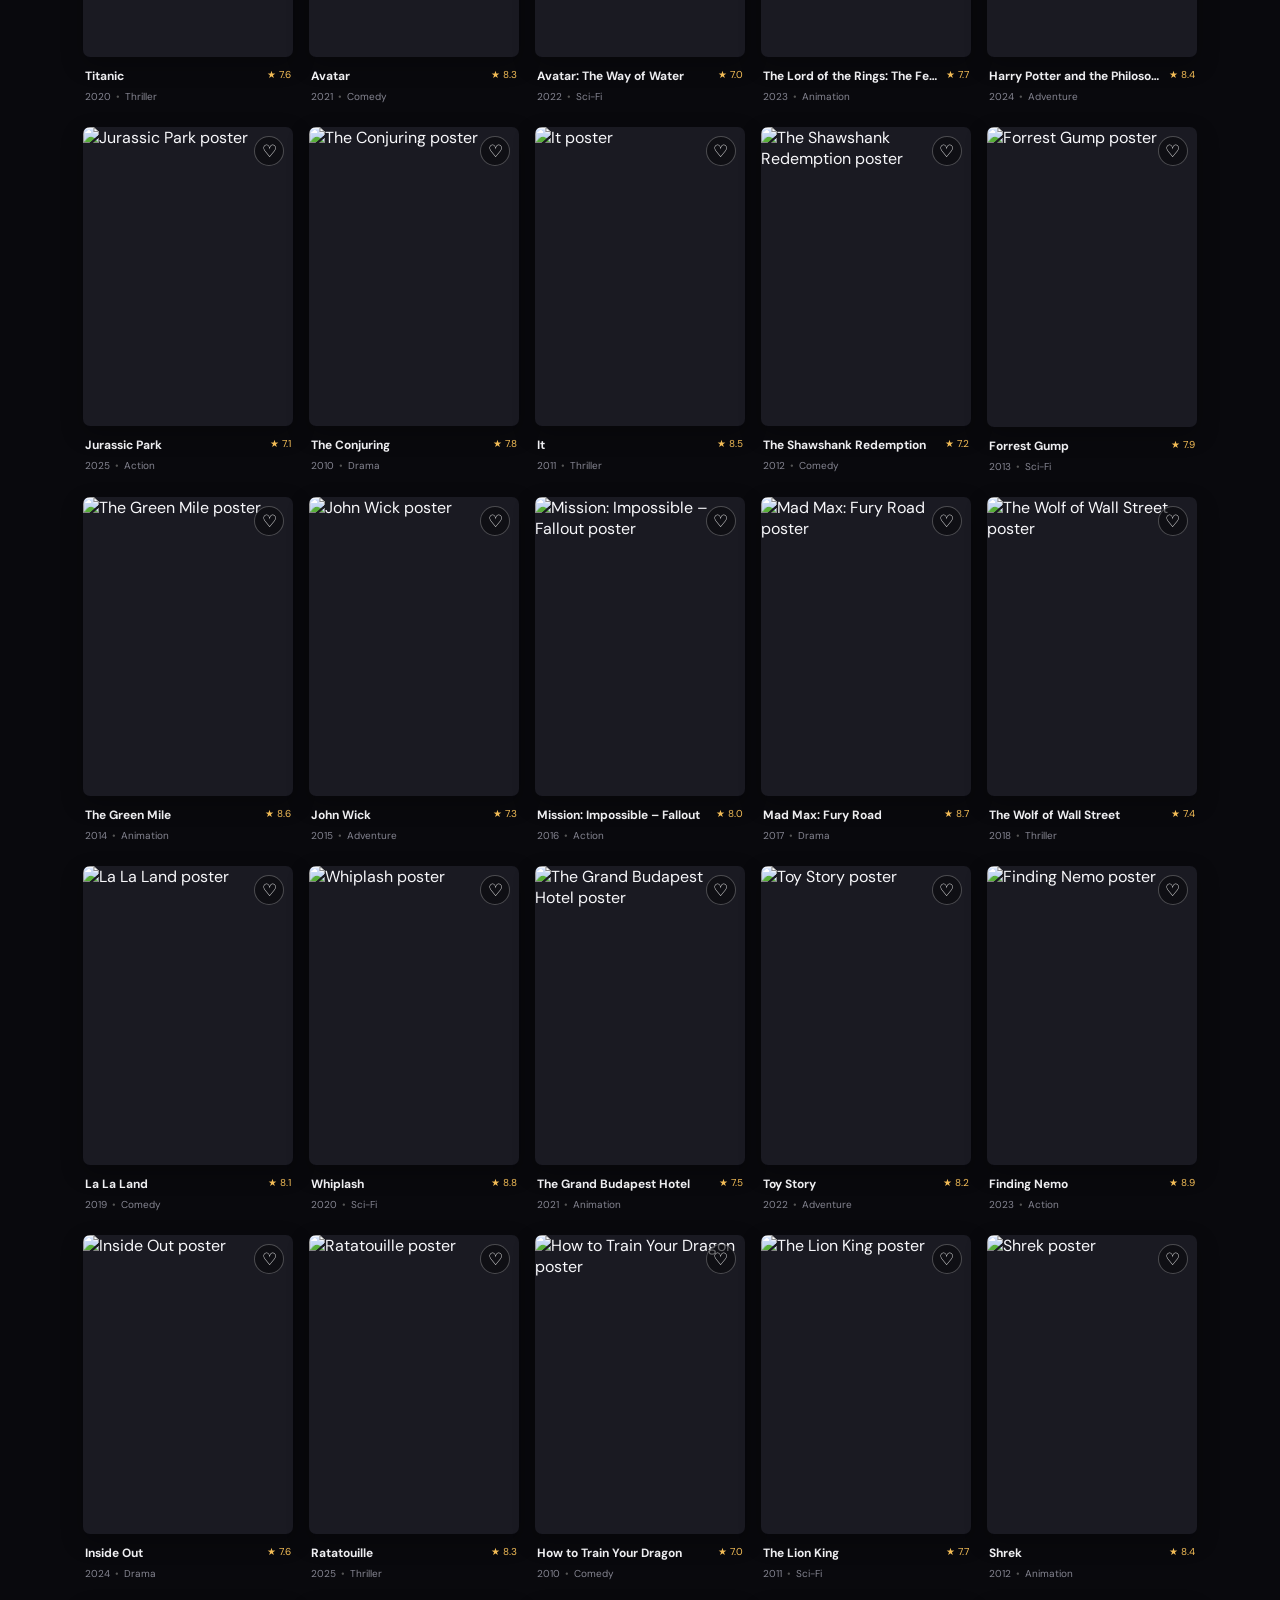
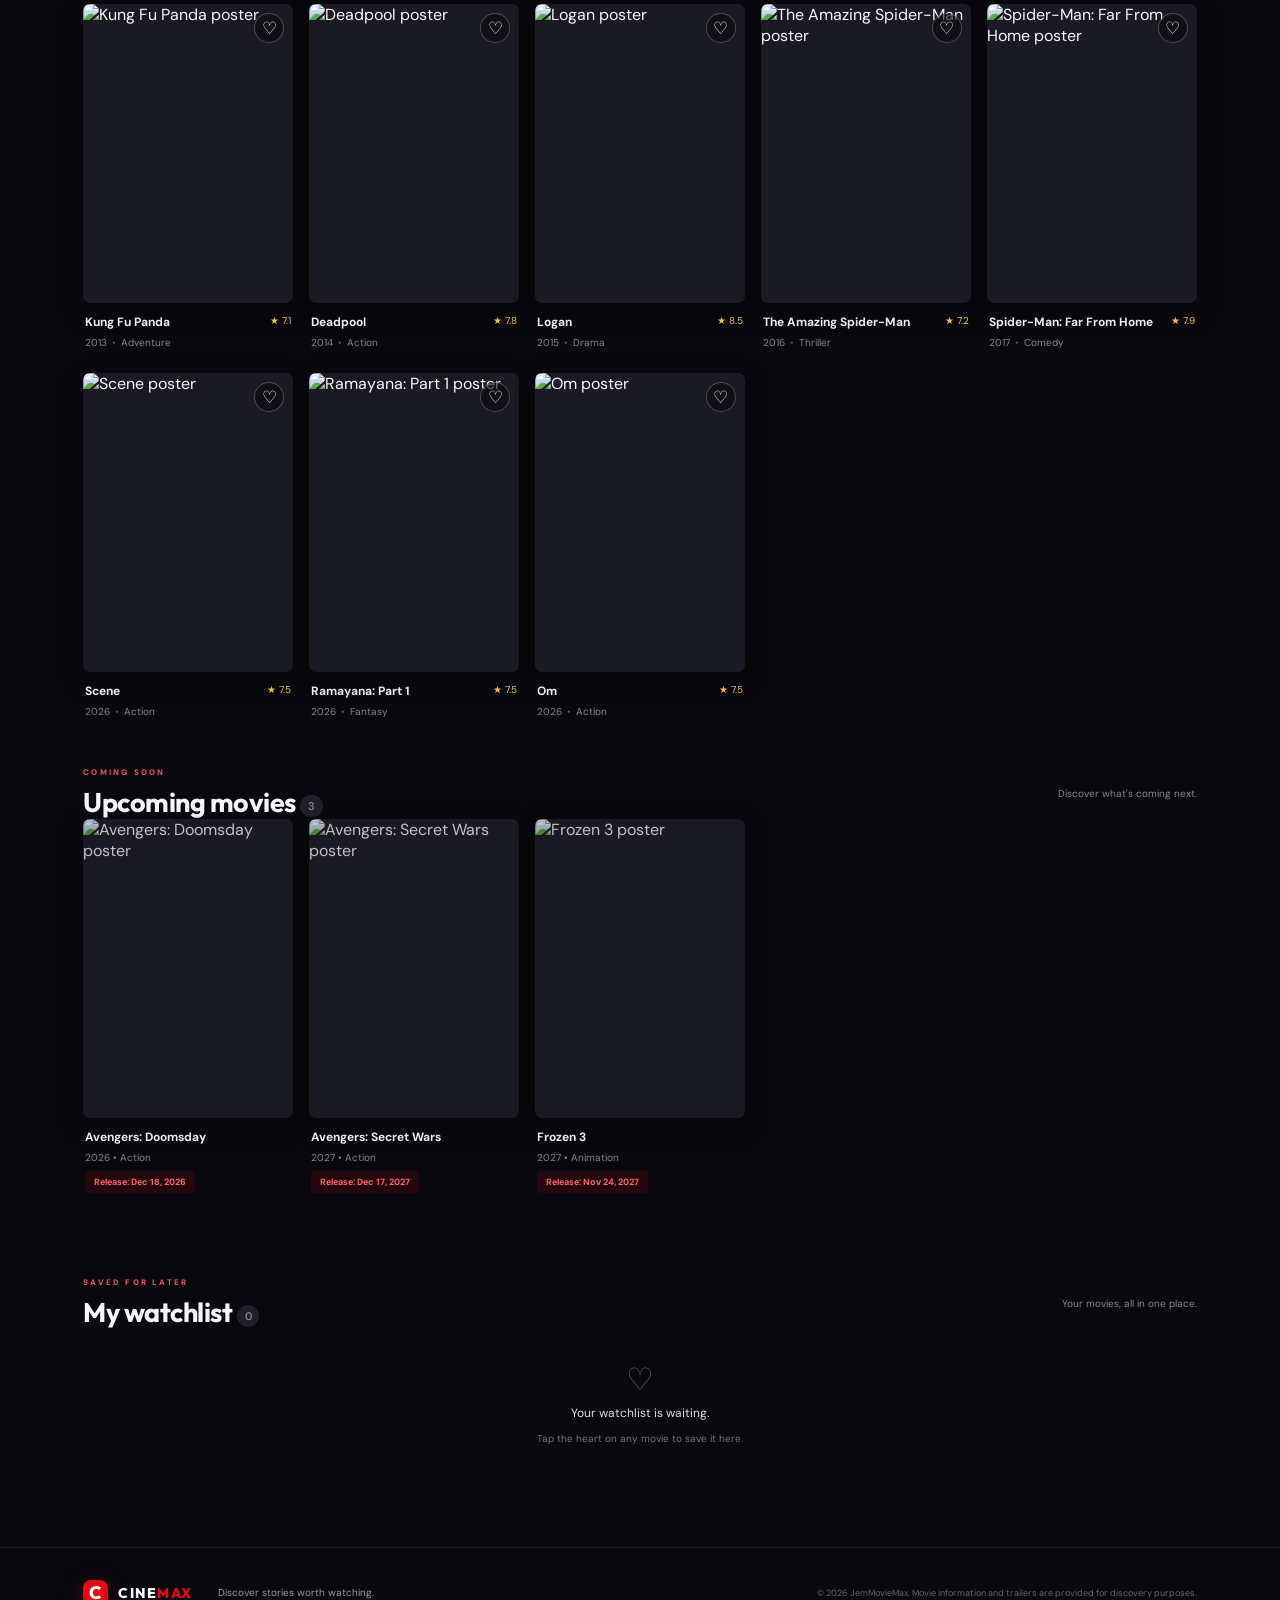
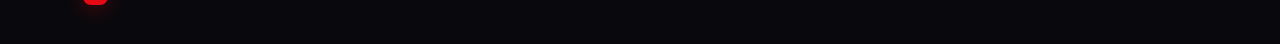
==== commit e0cc3d7b: "Update index.html" ====
--- a/index.html
+++ b/index.html
@@ -4,8 +4,8 @@
   <meta charset="UTF-8" />
   <meta name="viewport" content="width=device-width, initial-scale=1.0" />
   <meta name="theme-color" content="#09090d" />
-  <meta name="description" content="CineMax — discover movies, explore genres and watch trailers." />
-  <title>CineMax — Movies for every mood</title>
+  <meta name="description" content="JemMovieMax — discover movies, explore genres and watch trailers." />
+  <title>JemMovieMax — Movies for every mood</title>
   <link rel="preconnect" href="https://fonts.googleapis.com">
   <link rel="preconnect" href="https://fonts.gstatic.com" crossorigin>
   <link href="https://fonts.googleapis.com/css2?family=DM+Sans:wght@400;500;600;700;800&family=Outfit:wght@400;500;600;700;800&display=swap" rel="stylesheet">
@@ -15,7 +15,7 @@
 <body>
   <div class="ambient ambient-one"></div><div class="ambient ambient-two"></div>
   <header class="topbar">
-    <a class="brand" href="#" aria-label="CineMax home"><span class="brand-mark">C</span><span>CINE<span>MAX</span></span></a>
+    <a class="brand" href="#" aria-label="JemMovieMax home"><span class="brand-mark">C</span><span>CINE<span>MAX</span></span></a>
     <nav class="main-nav" aria-label="Main navigation">
       <a class="active" href="#home">Home</a><a href="#browse">Discover</a><a href="#watchlist">My List</a>
     </nav>
@@ -97,7 +97,7 @@
     </section>
   </main>
 
-  <footer><a class="brand footer-brand" href="#"><span class="brand-mark">C</span><span>CINE<span>MAX</span></span></a><p>Discover stories worth watching.</p><small>© <span id="year"></span> CineMax. Movie information and trailers are provided for discovery purposes.</small></footer>
+  <footer><a class="brand footer-brand" href="#"><span class="brand-mark">C</span><span>CINE<span>MAX</span></span></a><p>Discover stories worth watching.</p><small>© <span id="year"></span> JemMovieMax. Movie information and trailers are provided for discovery purposes.</small></footer>
 
   <div class="modal-backdrop hidden" id="movieModal" role="dialog" aria-modal="true" aria-label="Movie details">
     <div class="modal movie-modal"><button class="modal-close" data-close aria-label="Close">×</button><div class="detail-cover" id="detailCover"></div><div class="detail-body"><div class="detail-label">MOVIE DETAILS</div><h2 id="detailTitle"></h2><div class="detail-meta" id="detailMeta"></div><p id="detailDescription"></p><div class="detail-actions"><button class="primary-btn" id="detailTrailer">▶ Watch trailer</button><button class="secondary-btn" id="detailSave">♡ Add to watchlist</button></div></div></div>
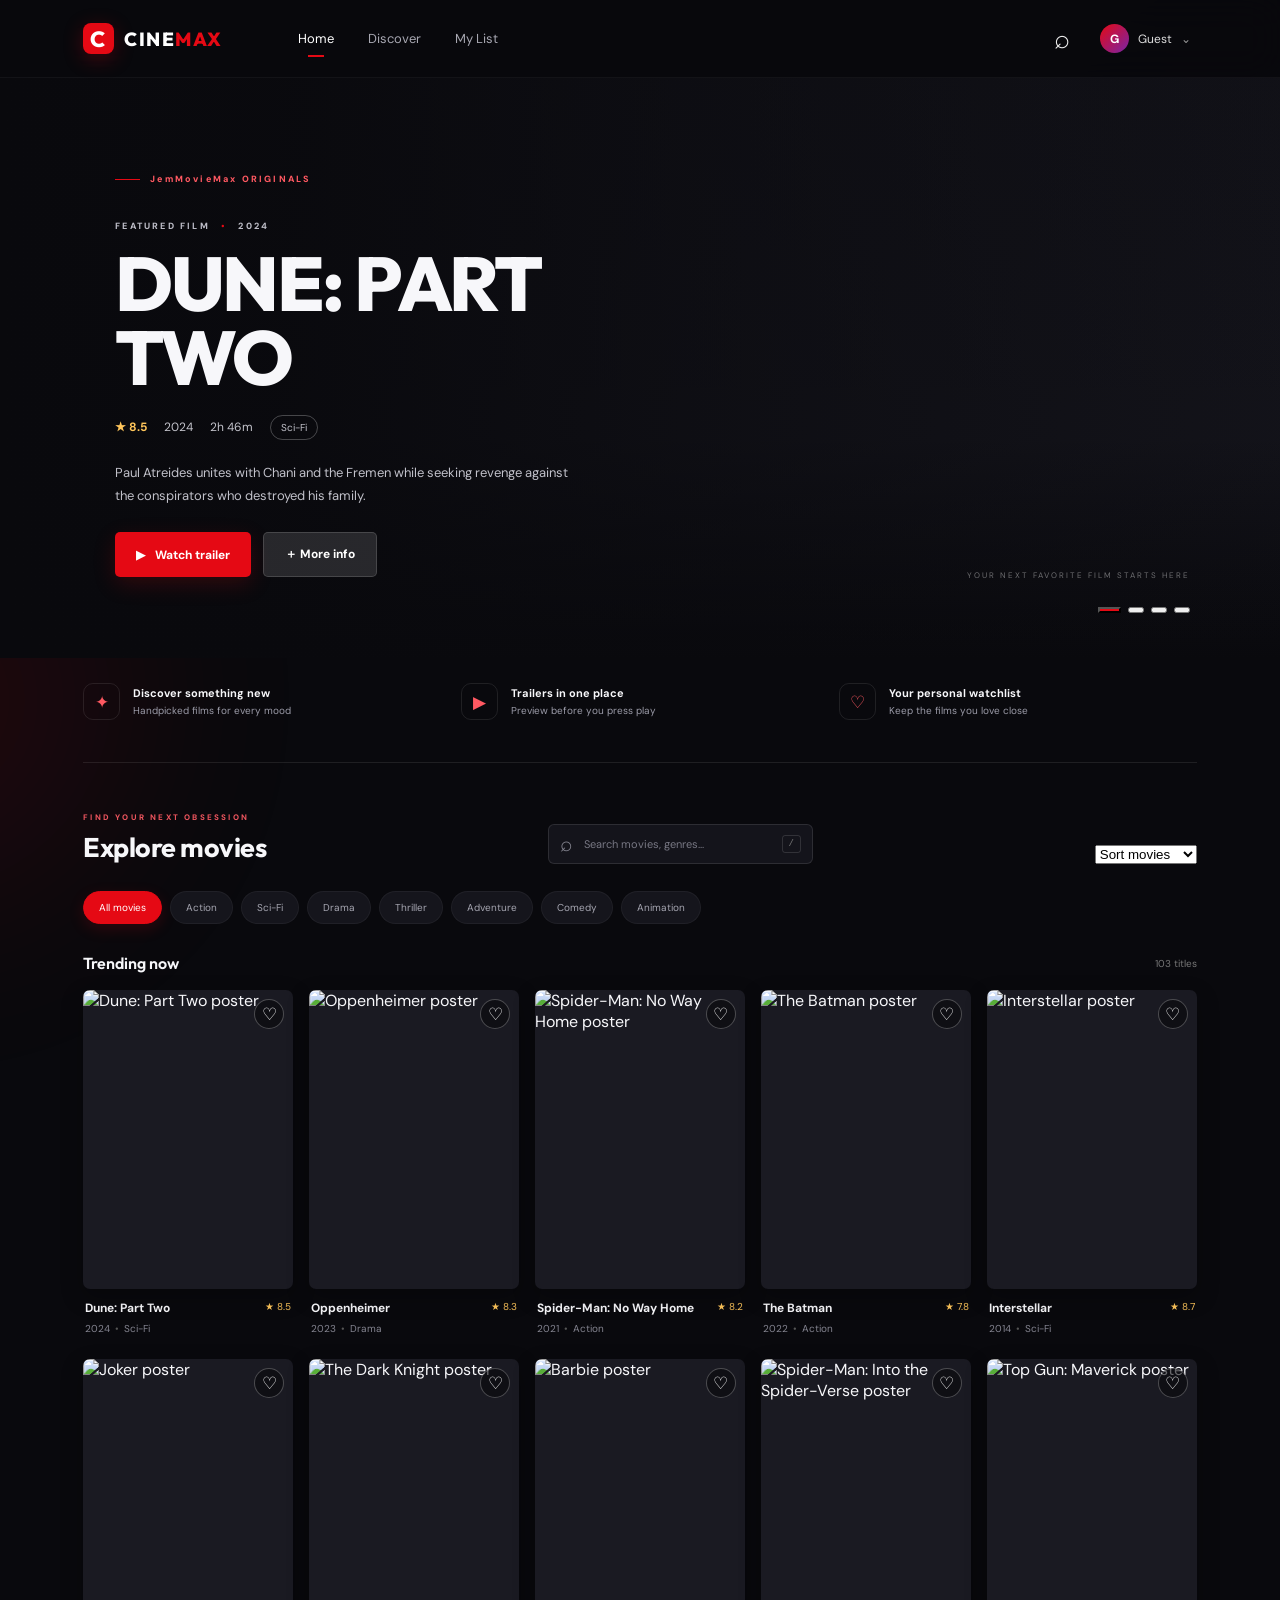
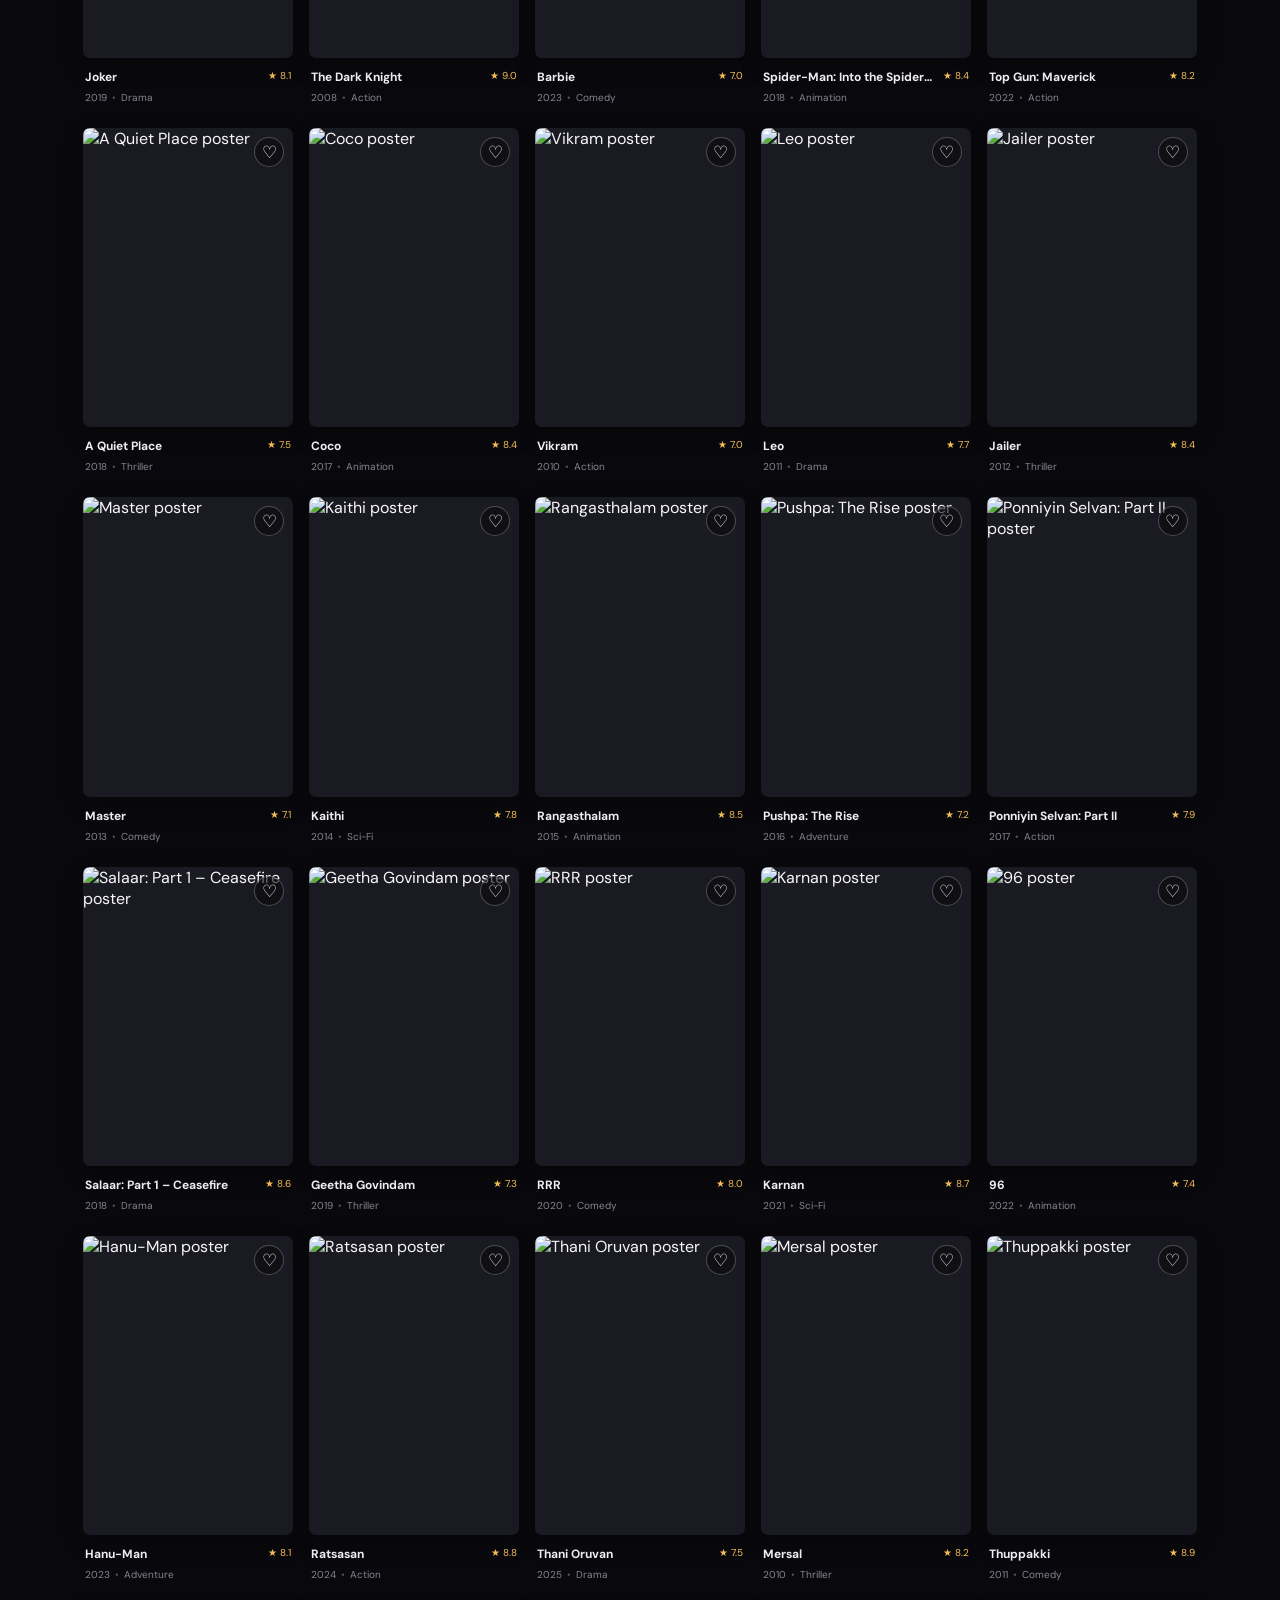
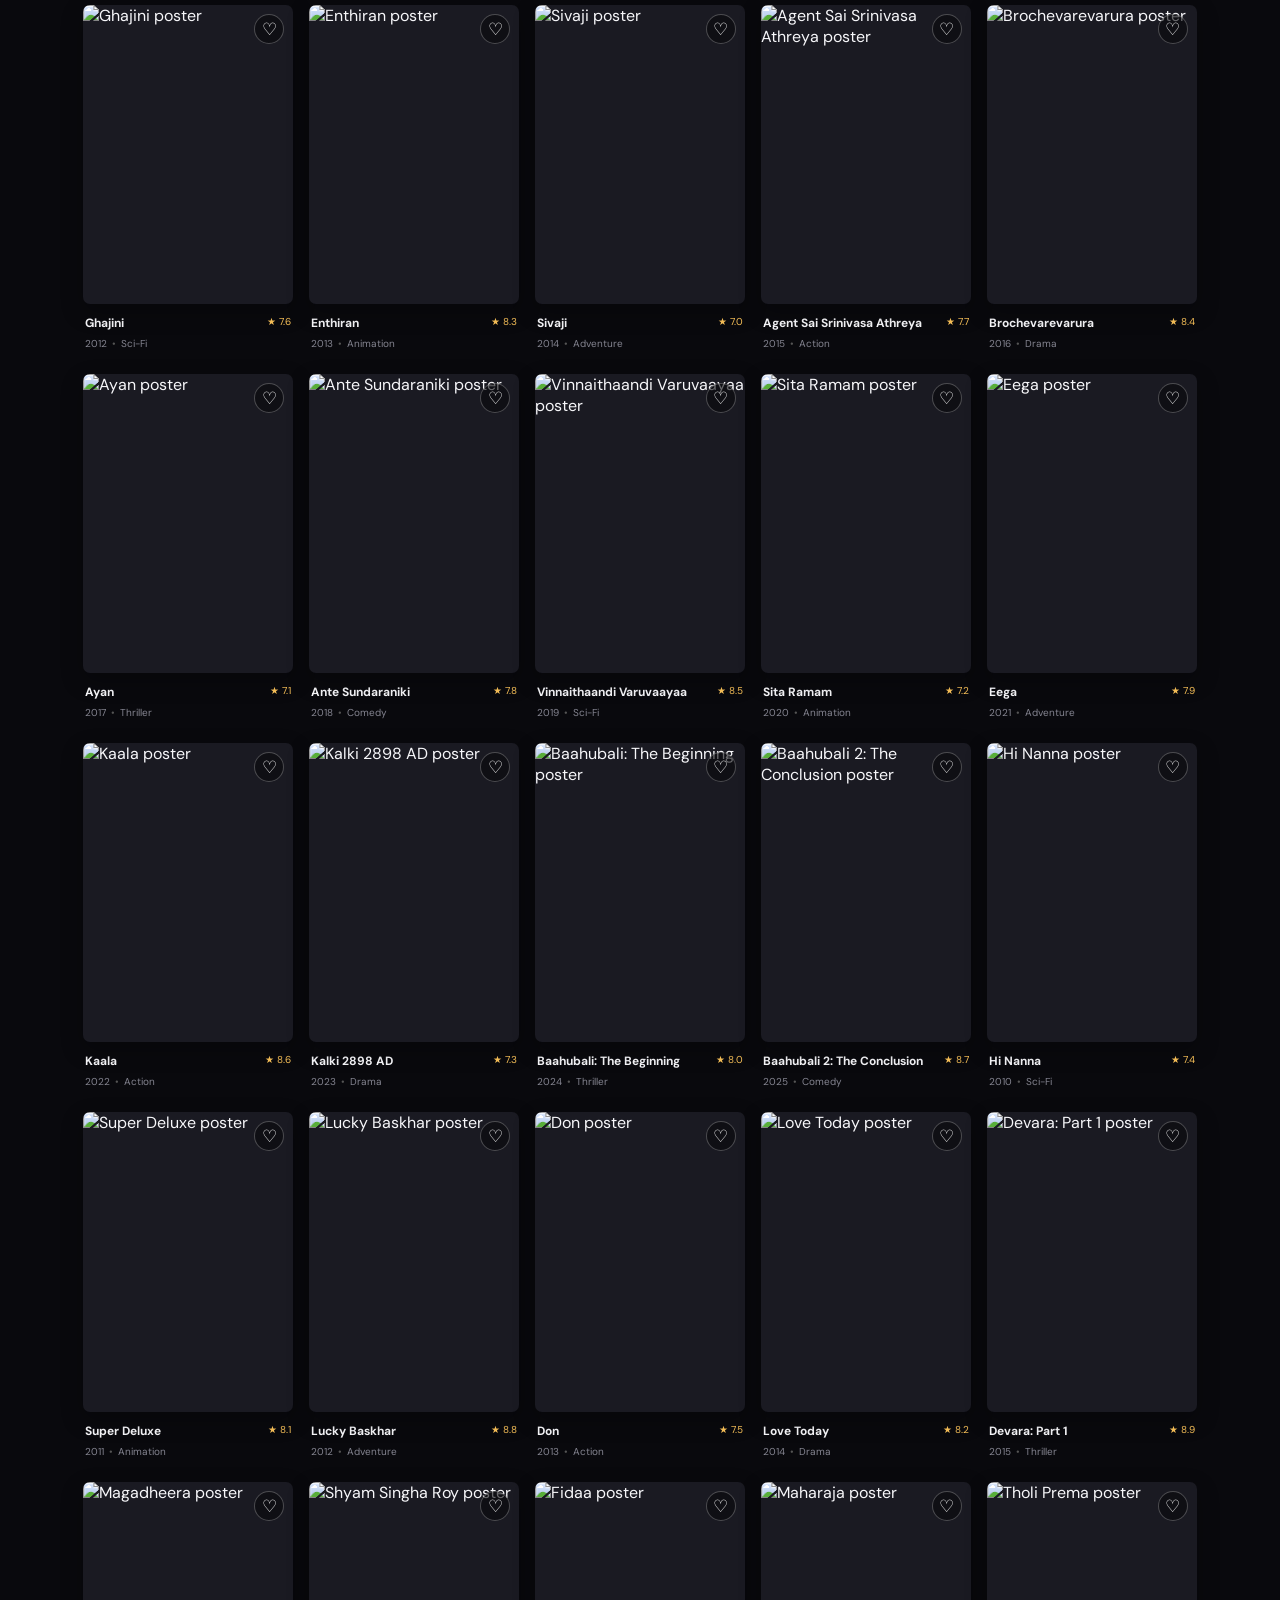
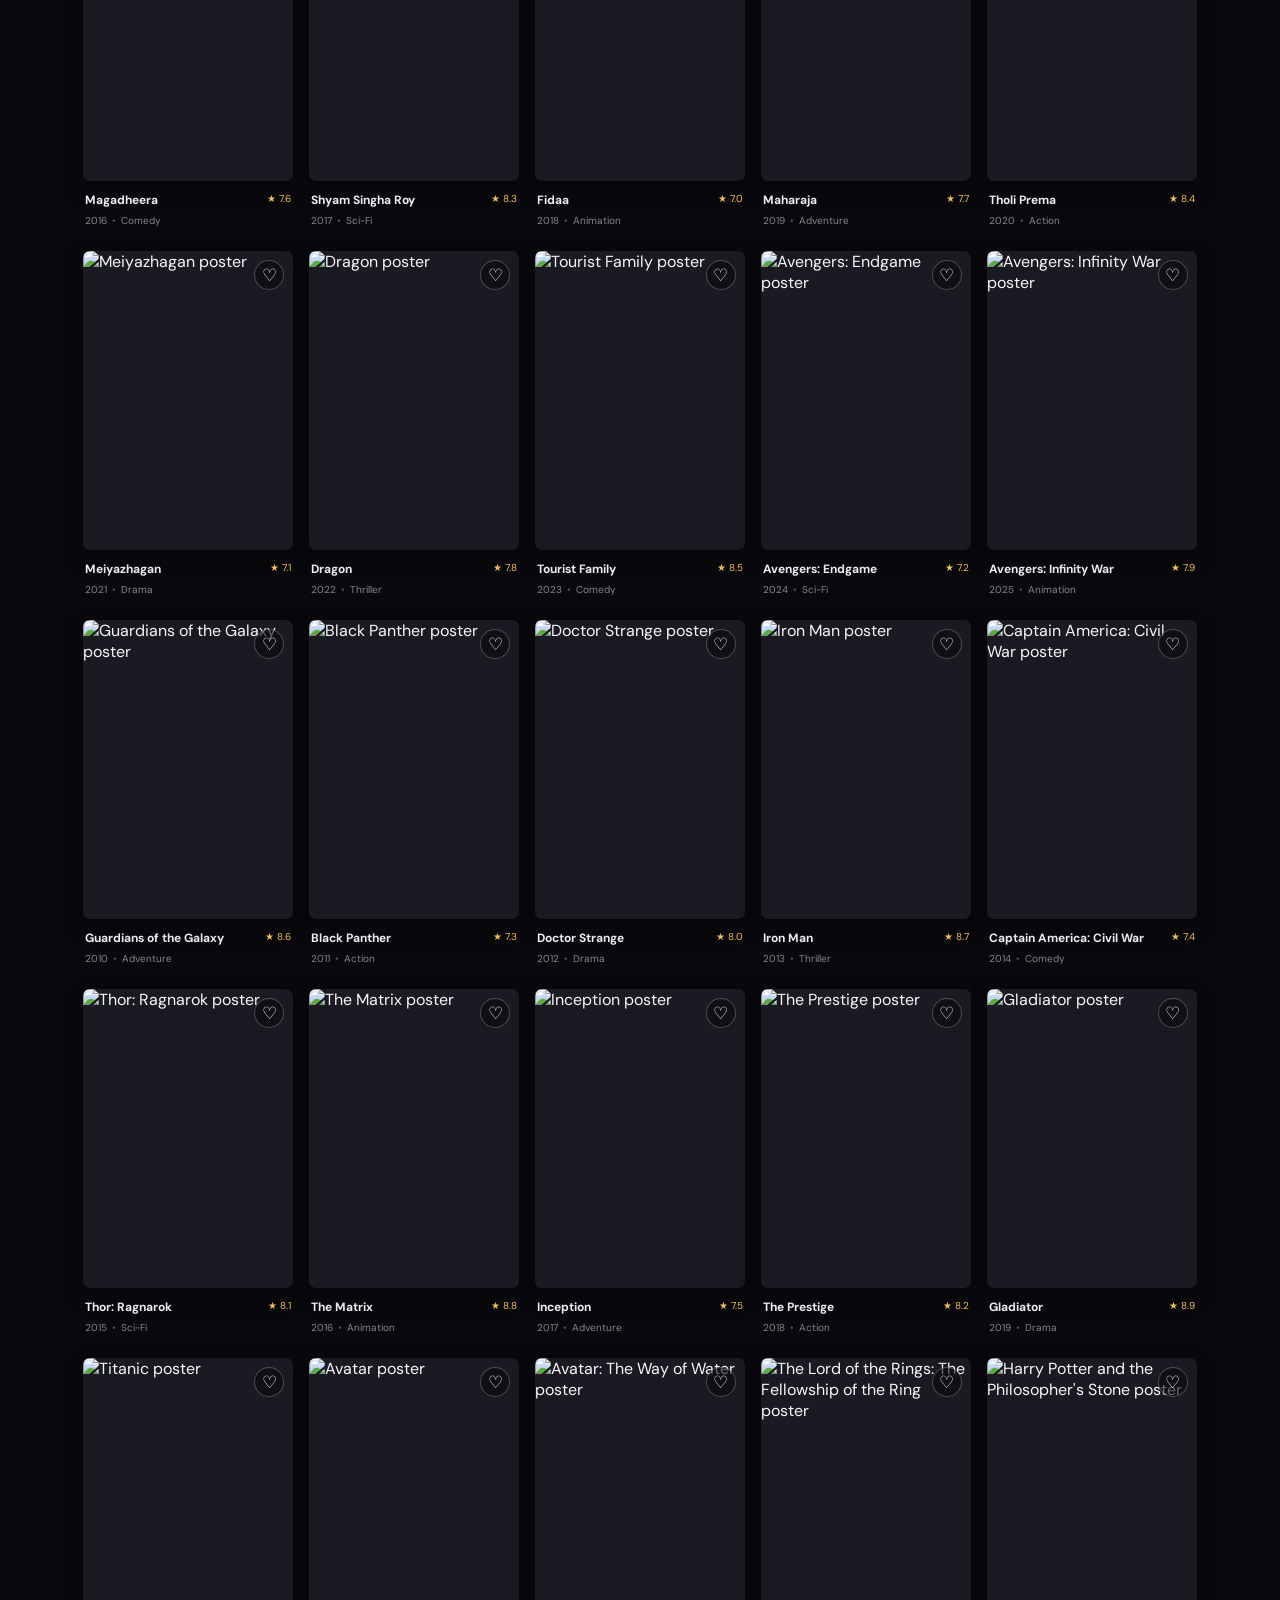
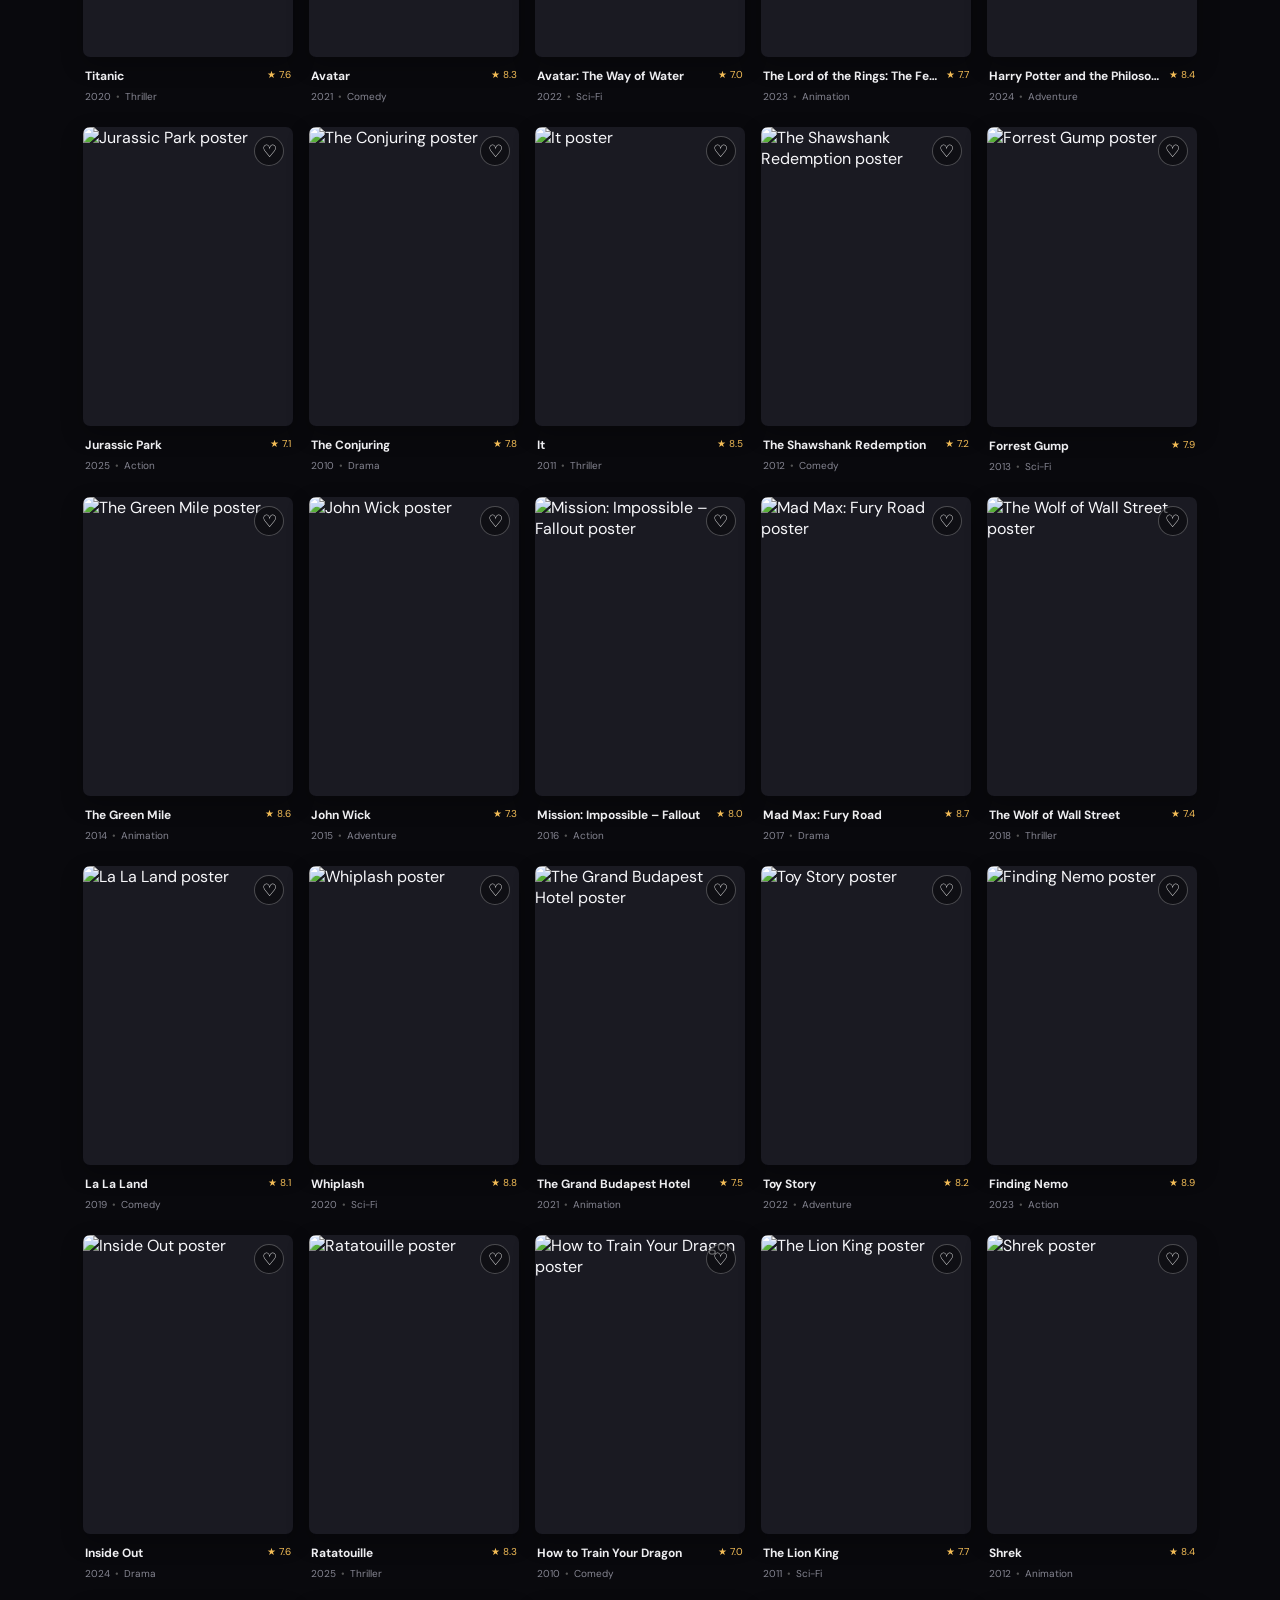
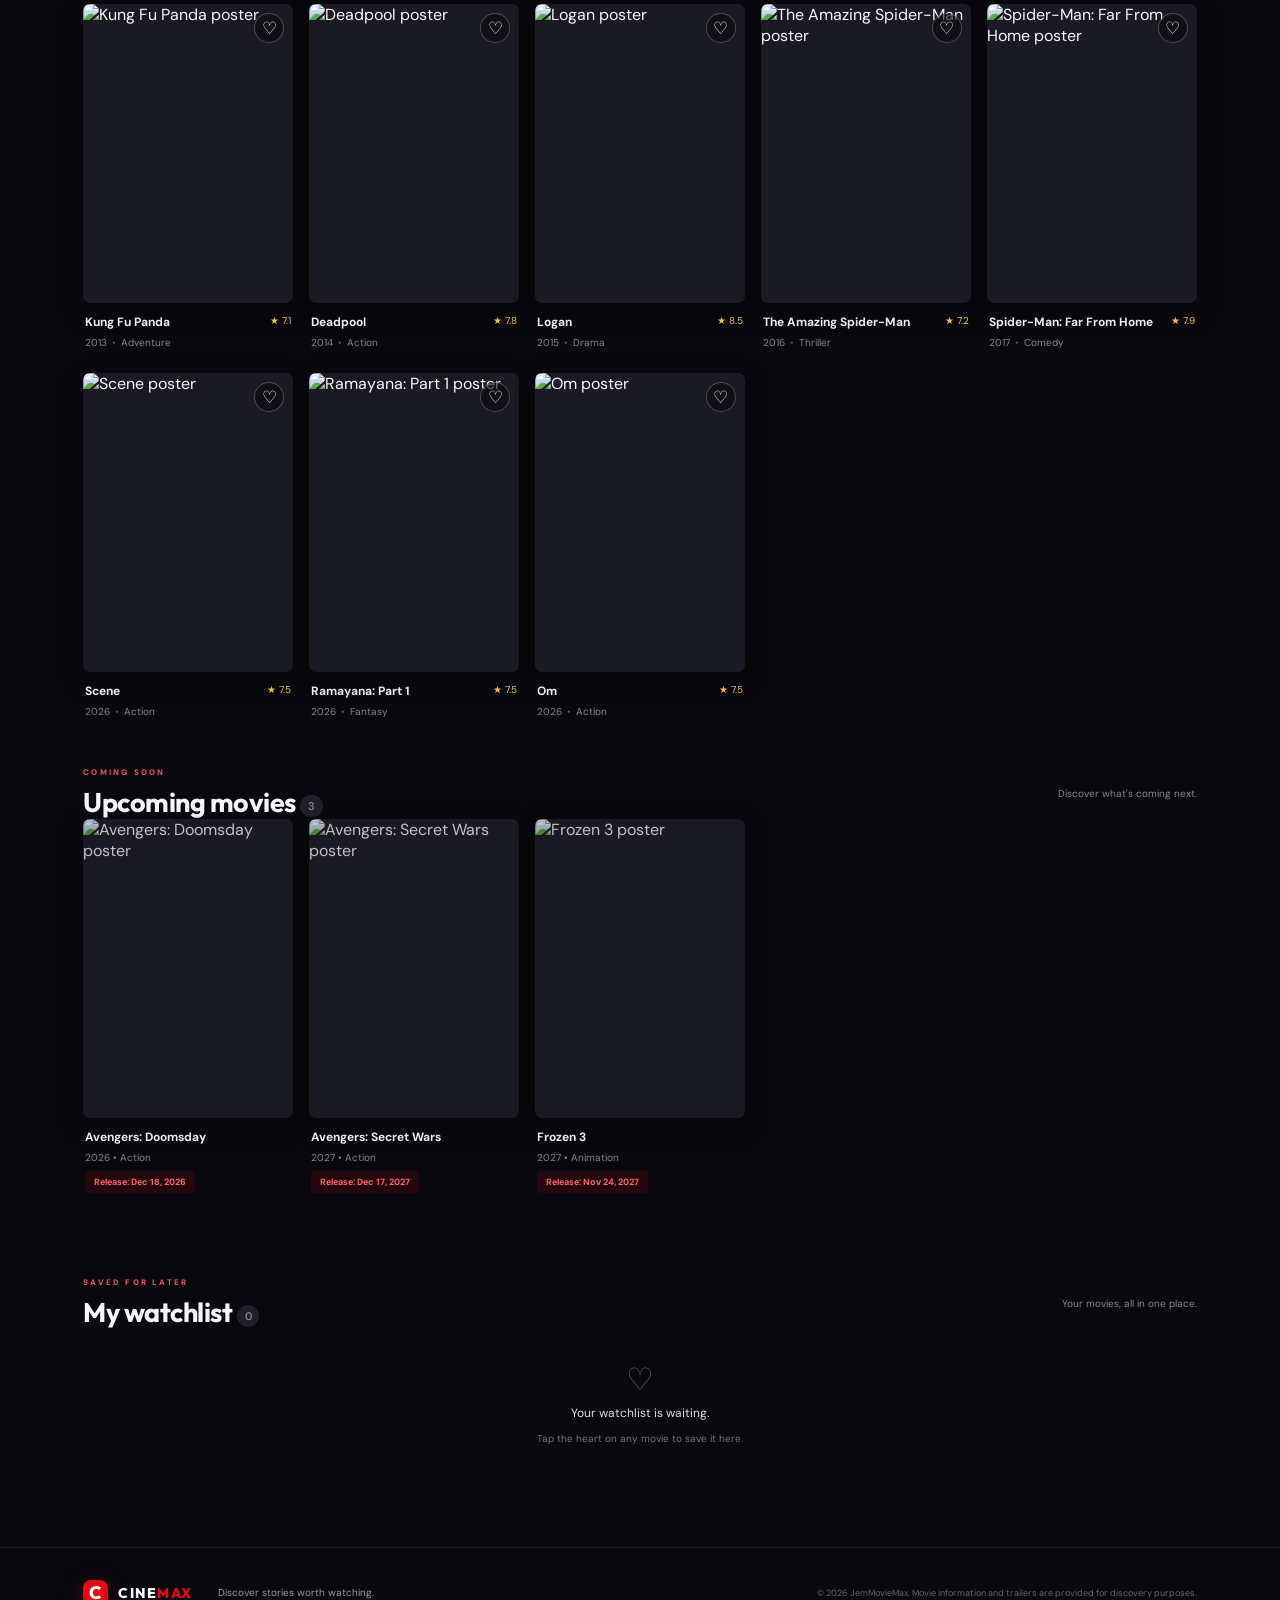
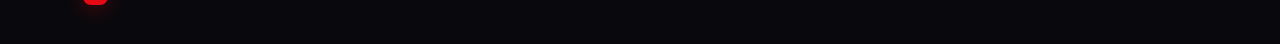
==== commit ec5f92e1: "Update index.html" ====
--- a/index.html
+++ b/index.html
@@ -5,7 +5,7 @@
   <meta name="viewport" content="width=device-width, initial-scale=1.0" />
   <meta name="theme-color" content="#09090d" />
   <meta name="description" content="JemMovieMax — discover movies, explore genres and watch trailers." />
-  <title>JemMovieMax — Movies for every mood</title>
+  <title>JemMovieMax - Watch Movies</title>
   <link rel="preconnect" href="https://fonts.googleapis.com">
   <link rel="preconnect" href="https://fonts.gstatic.com" crossorigin>
   <link href="https://fonts.googleapis.com/css2?family=DM+Sans:wght@400;500;600;700;800&family=Outfit:wght@400;500;600;700;800&display=swap" rel="stylesheet">
@@ -31,7 +31,7 @@
       <div class="hero-backdrop" id="heroBackdrop"></div>
       <div class="hero-shade"></div>
       <div class="hero-content">
-        <div class="eyebrow"><span class="eyebrow-line"></span> CINE MAX ORIGINALS</div>
+        <div class="eyebrow"><span class="eyebrow-line"></span> JemMovieMax ORIGINALS</div>
         <div class="hero-kicker">FEATURED FILM <span>•</span> 2024</div>
         <h1 id="heroTitle">DUNE: PART TWO</h1>
         <div class="hero-meta" id="heroMeta"><span class="rating">★ 8.5</span><span>2024</span><span>2h 46m</span><span class="pill">Sci-Fi</span></div>
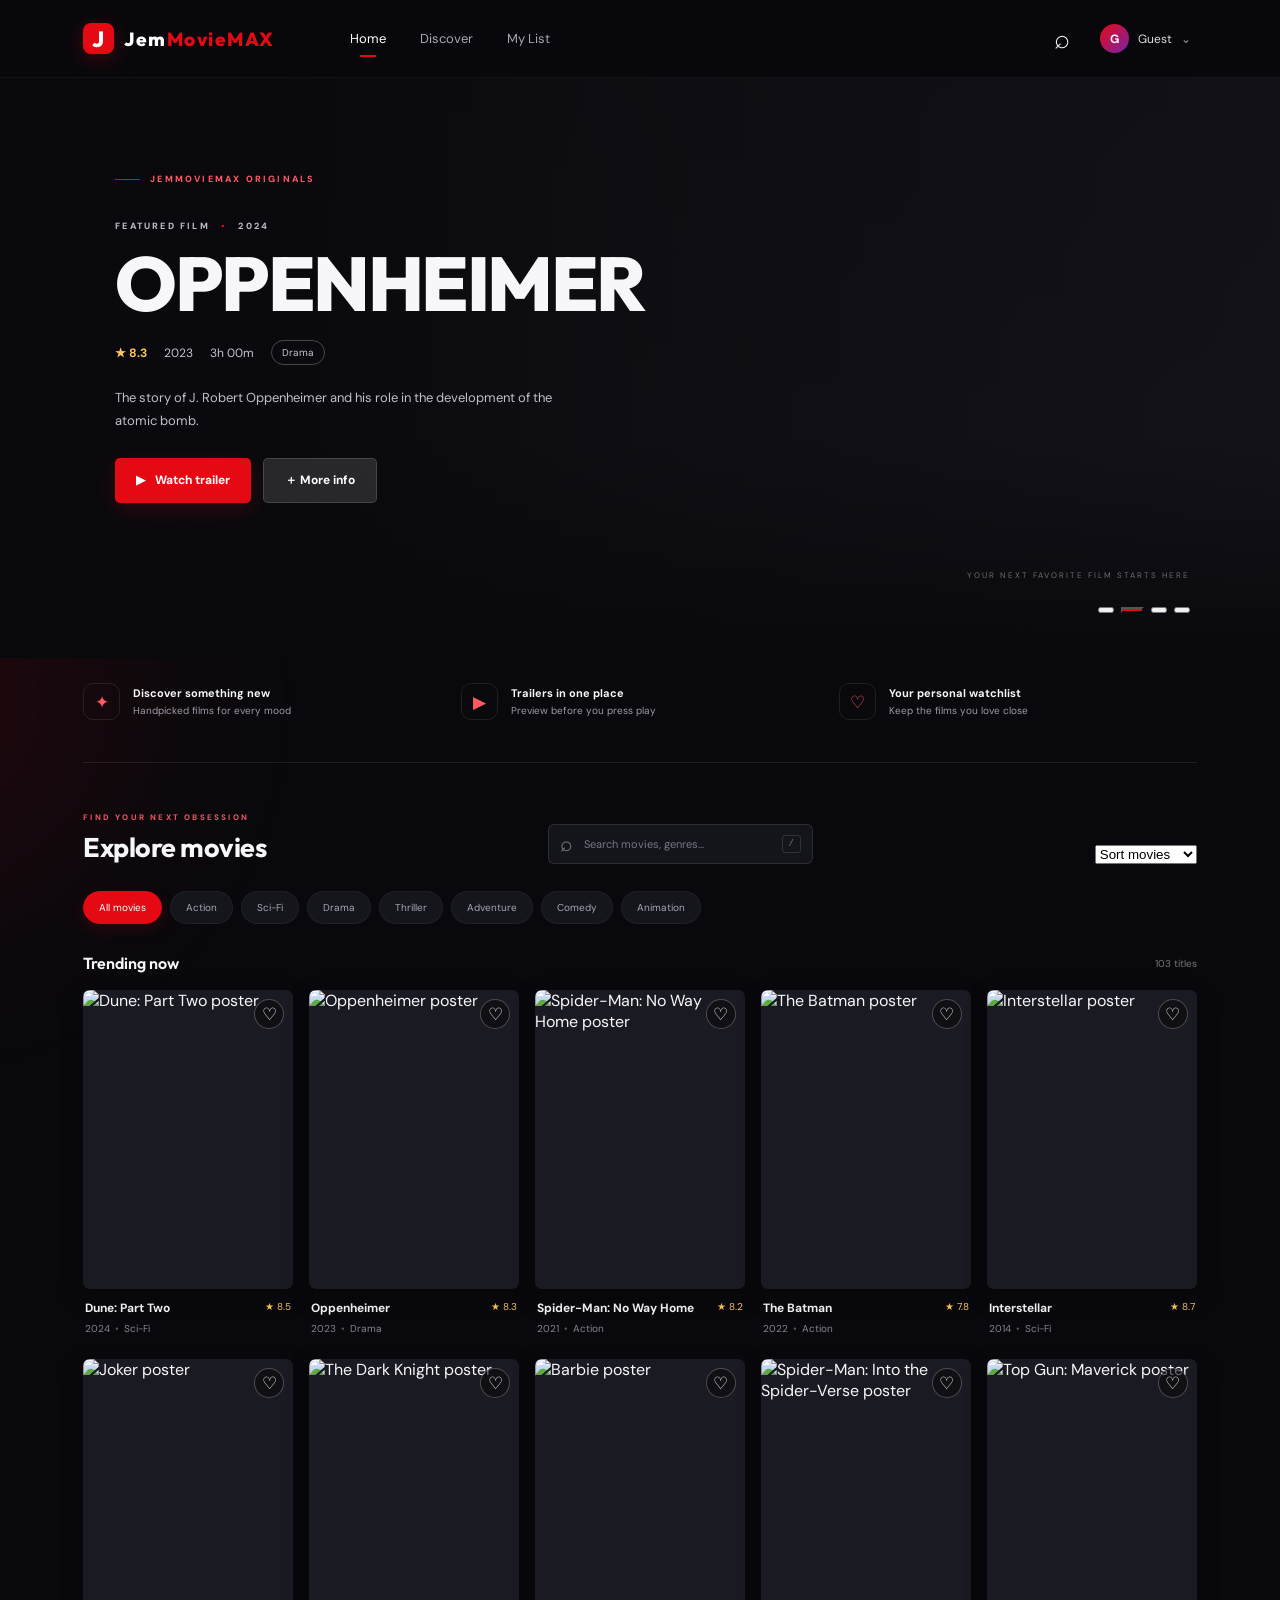
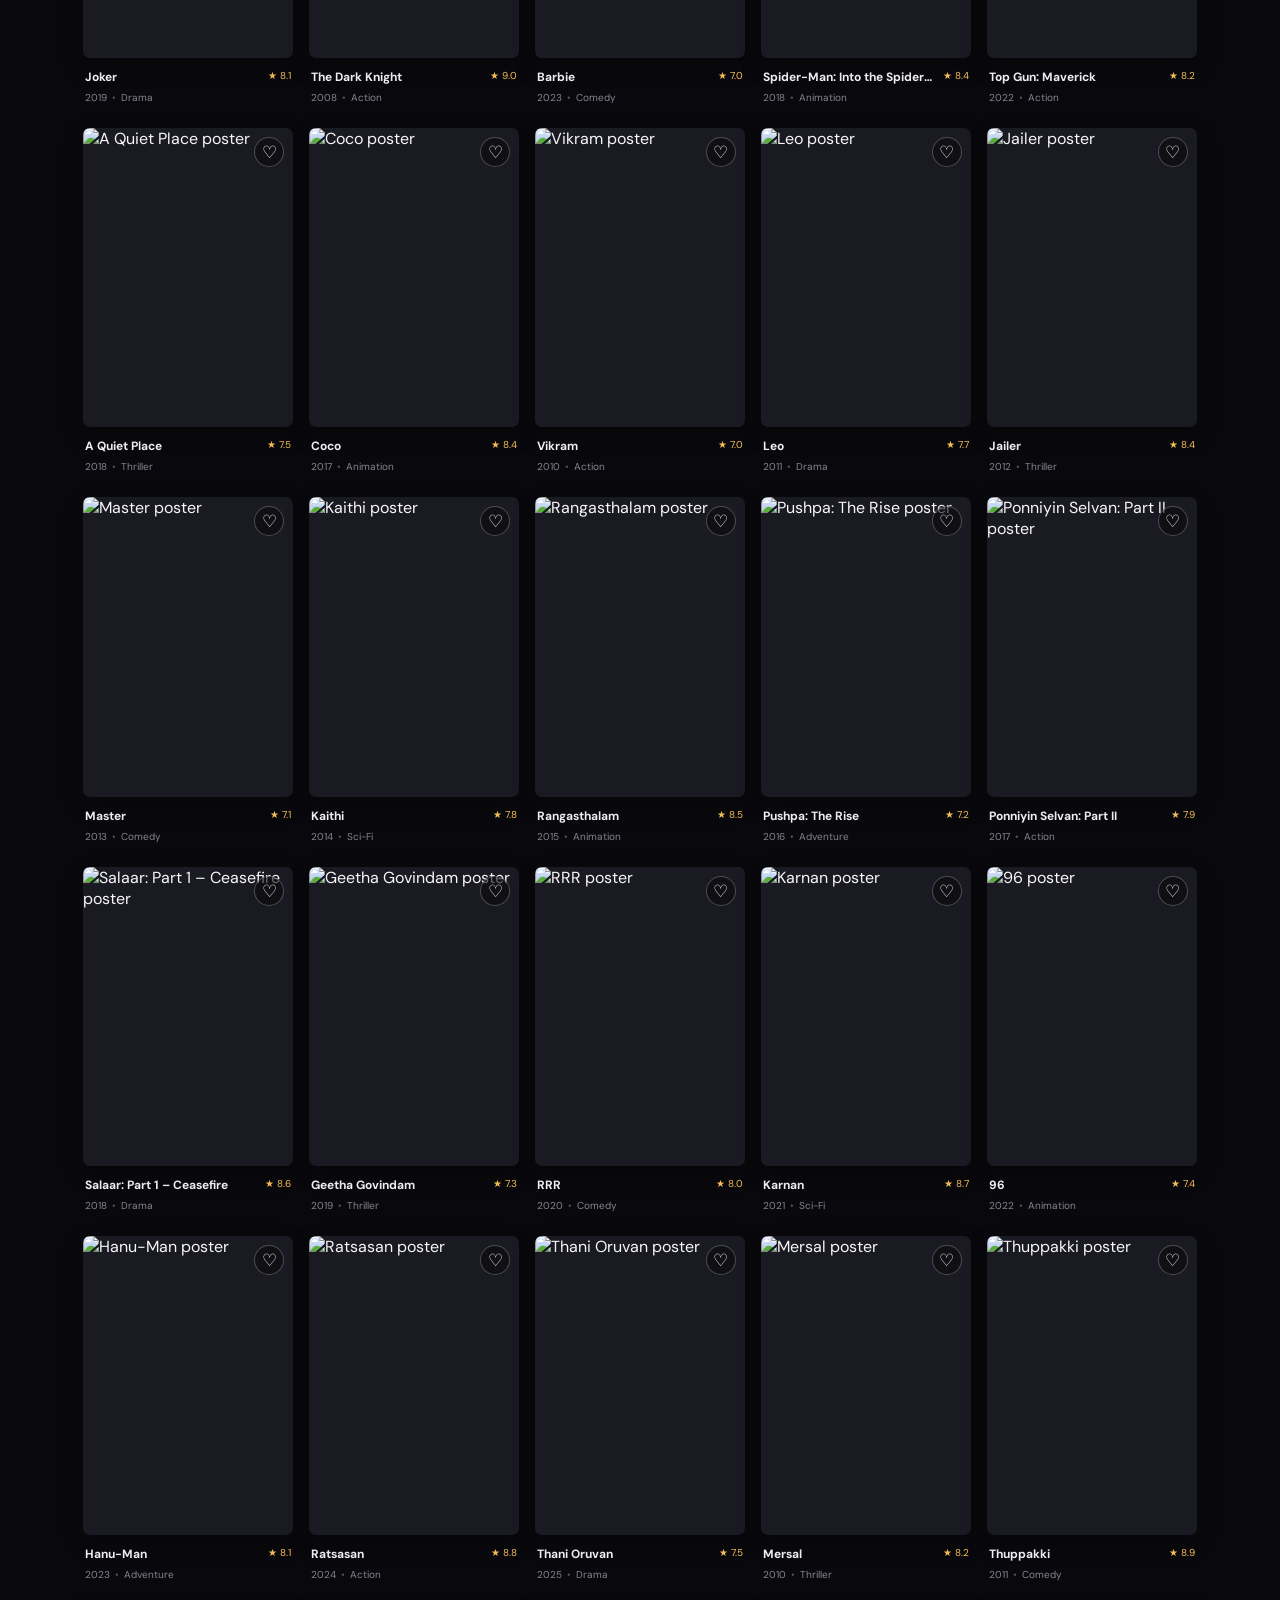
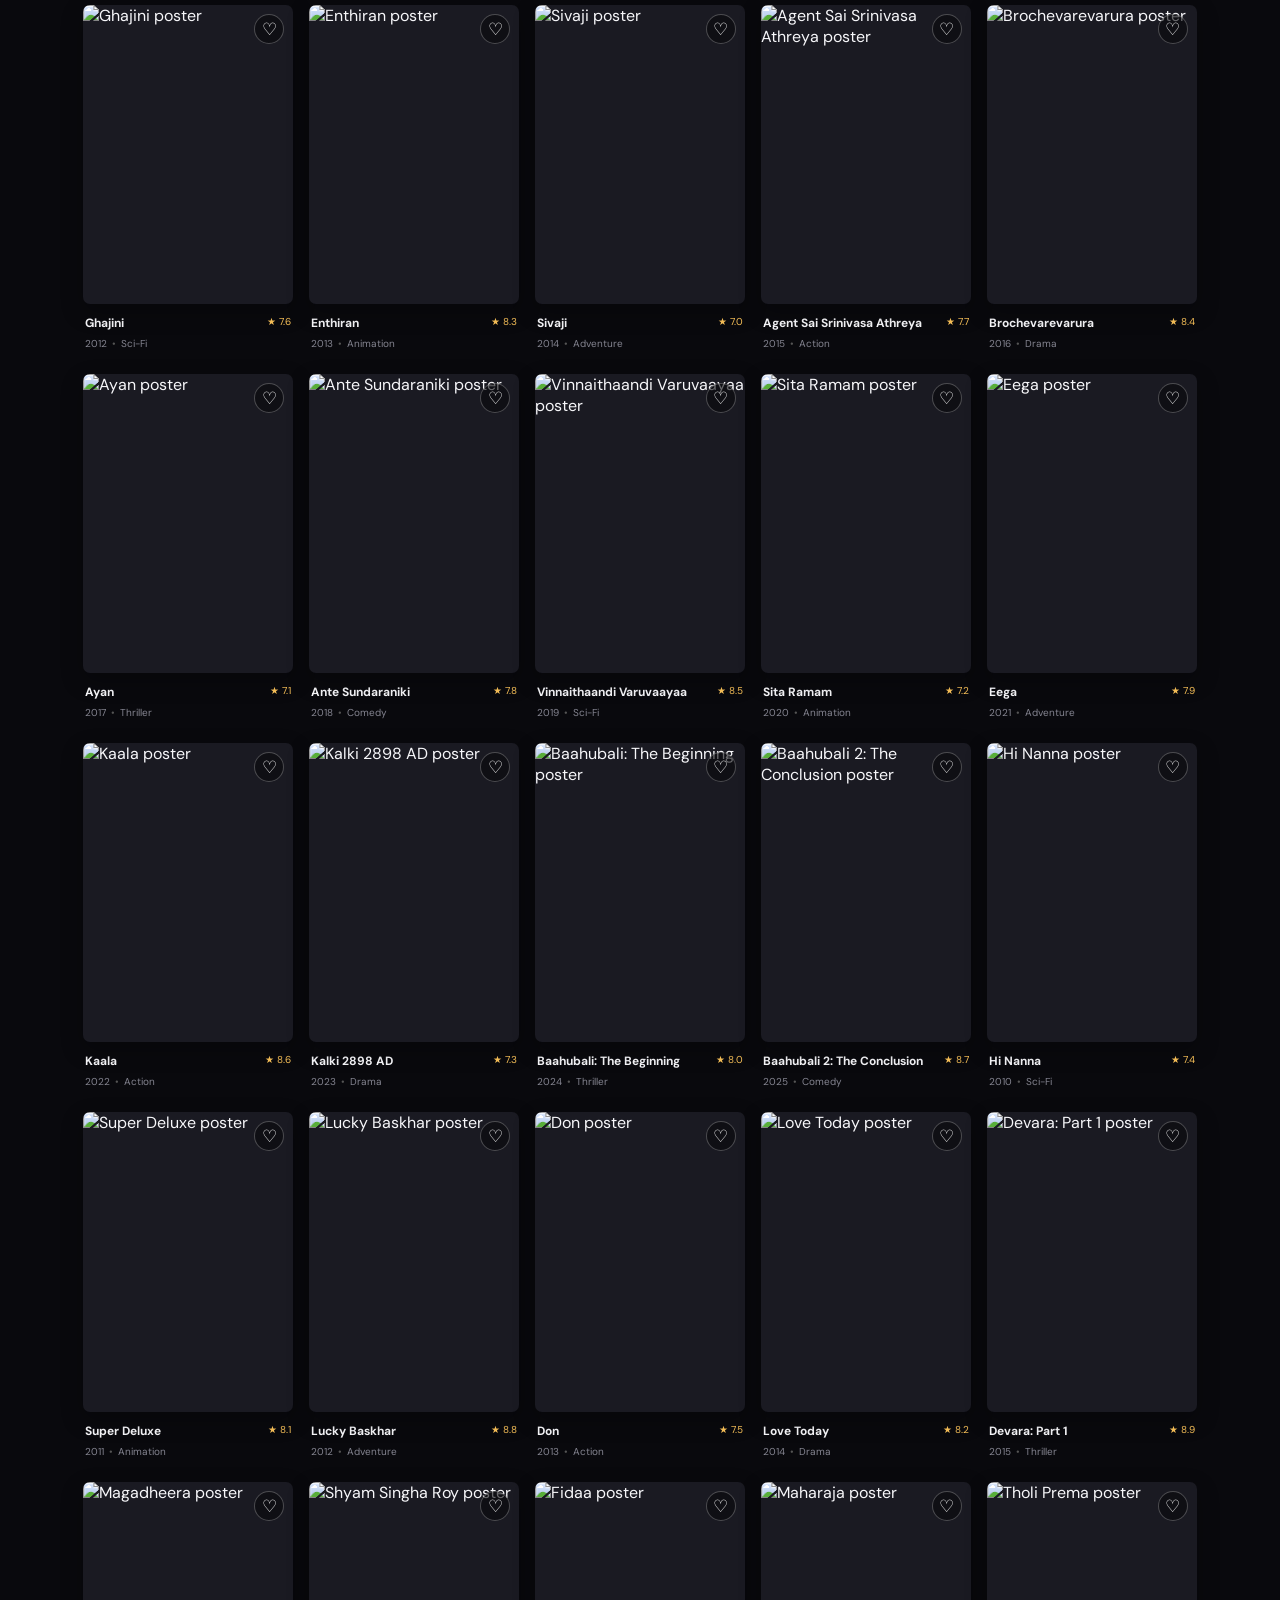
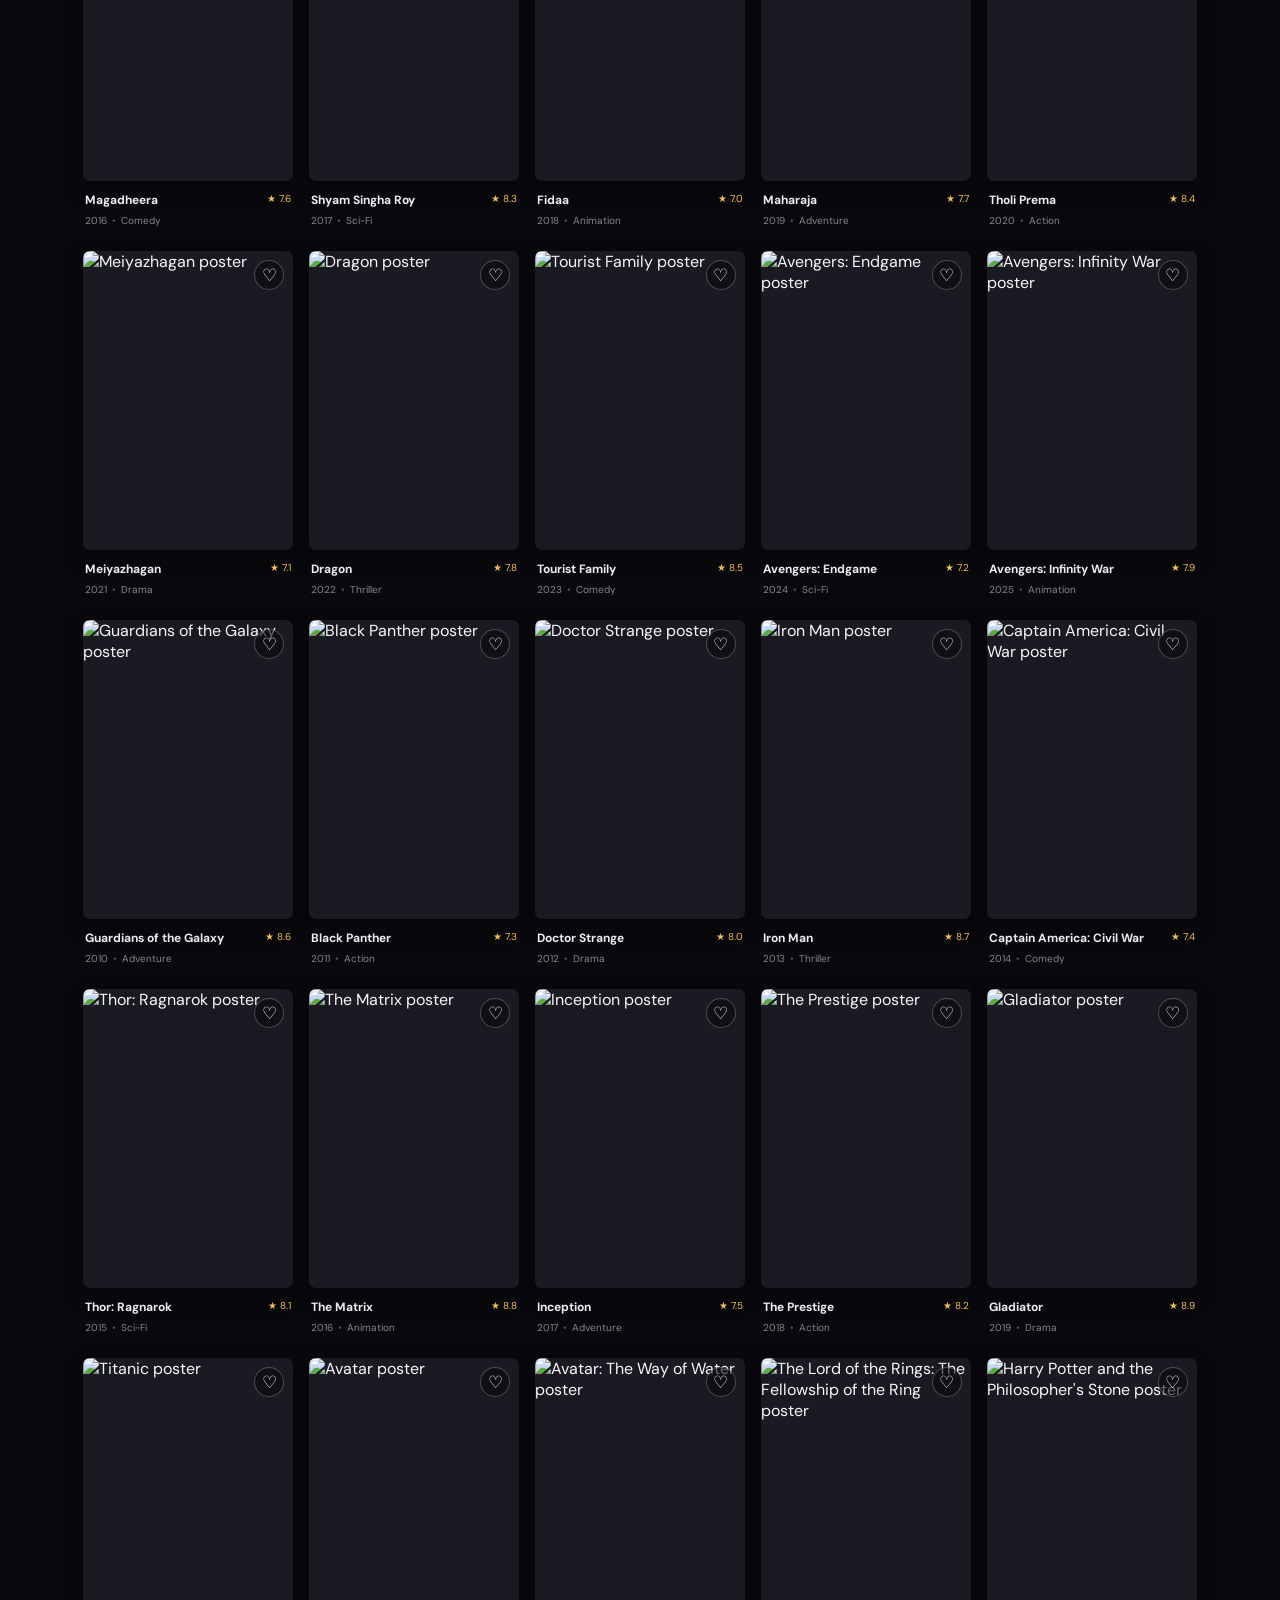
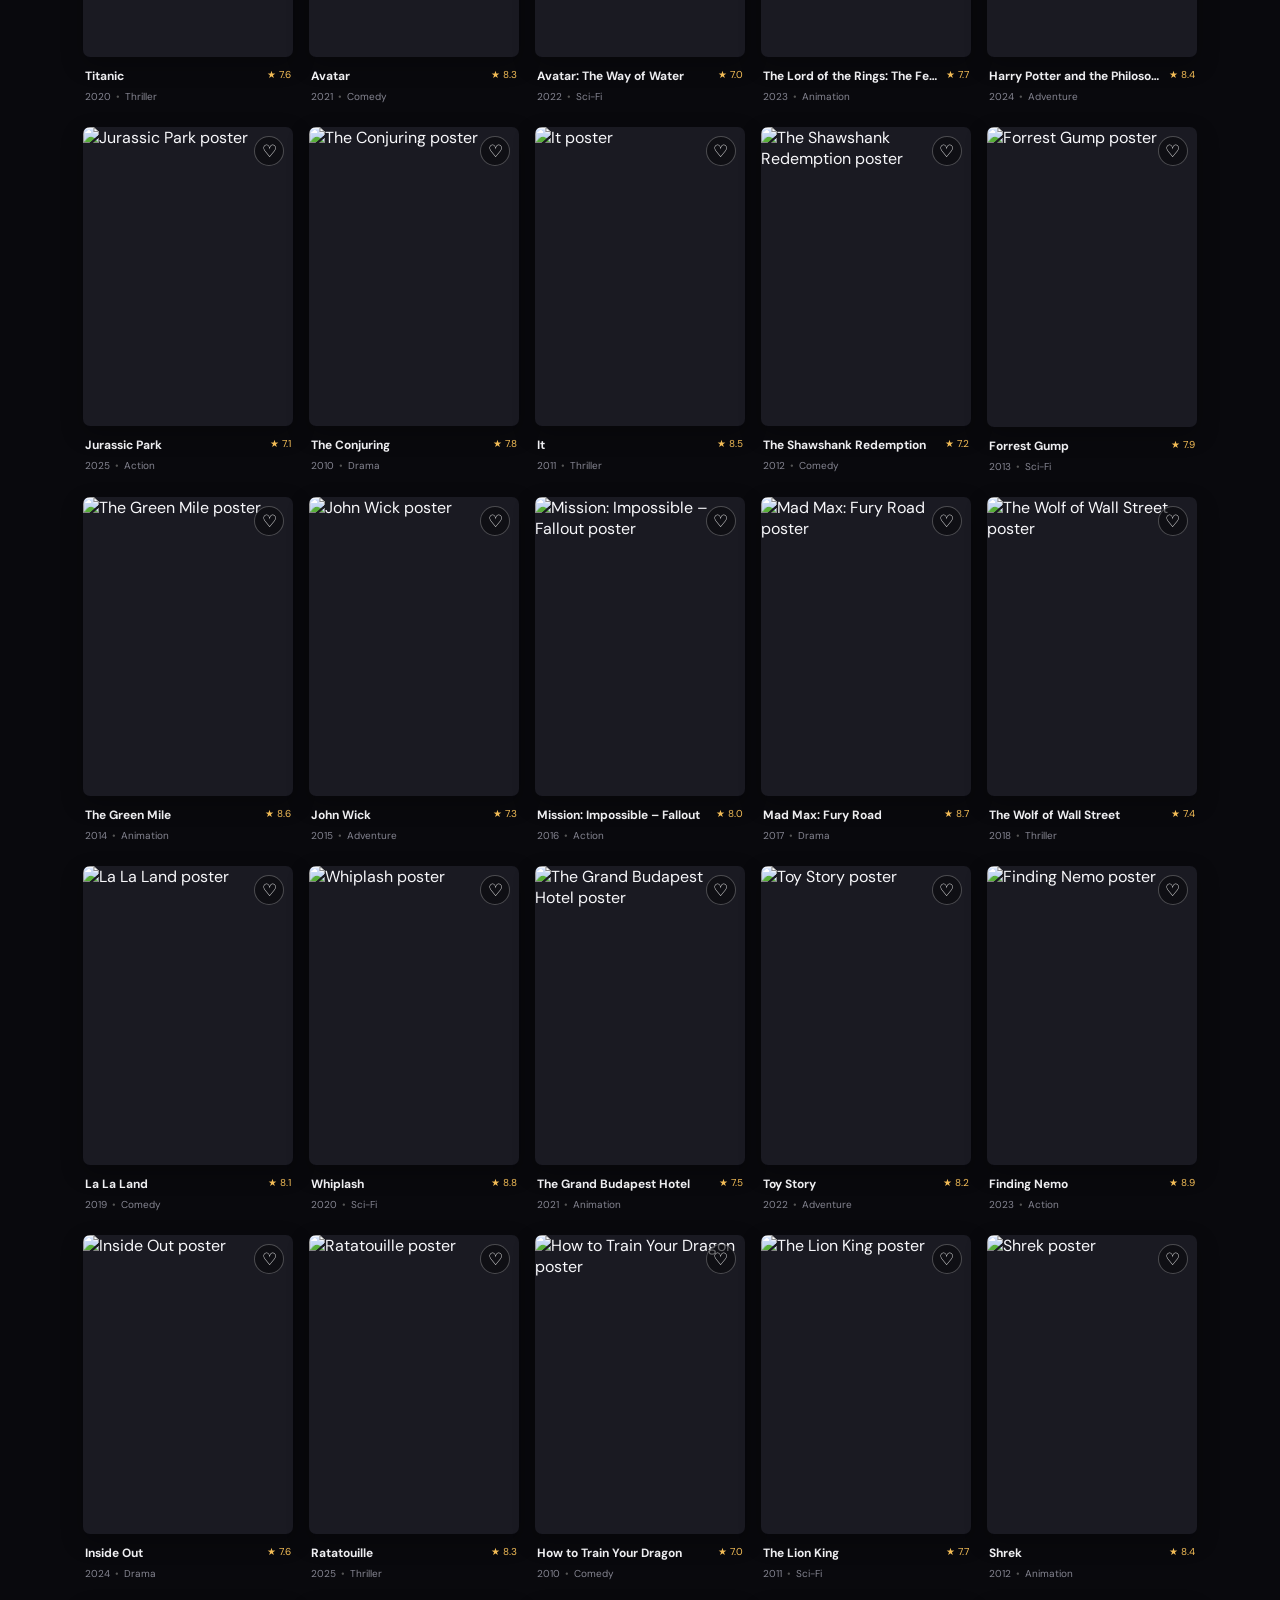
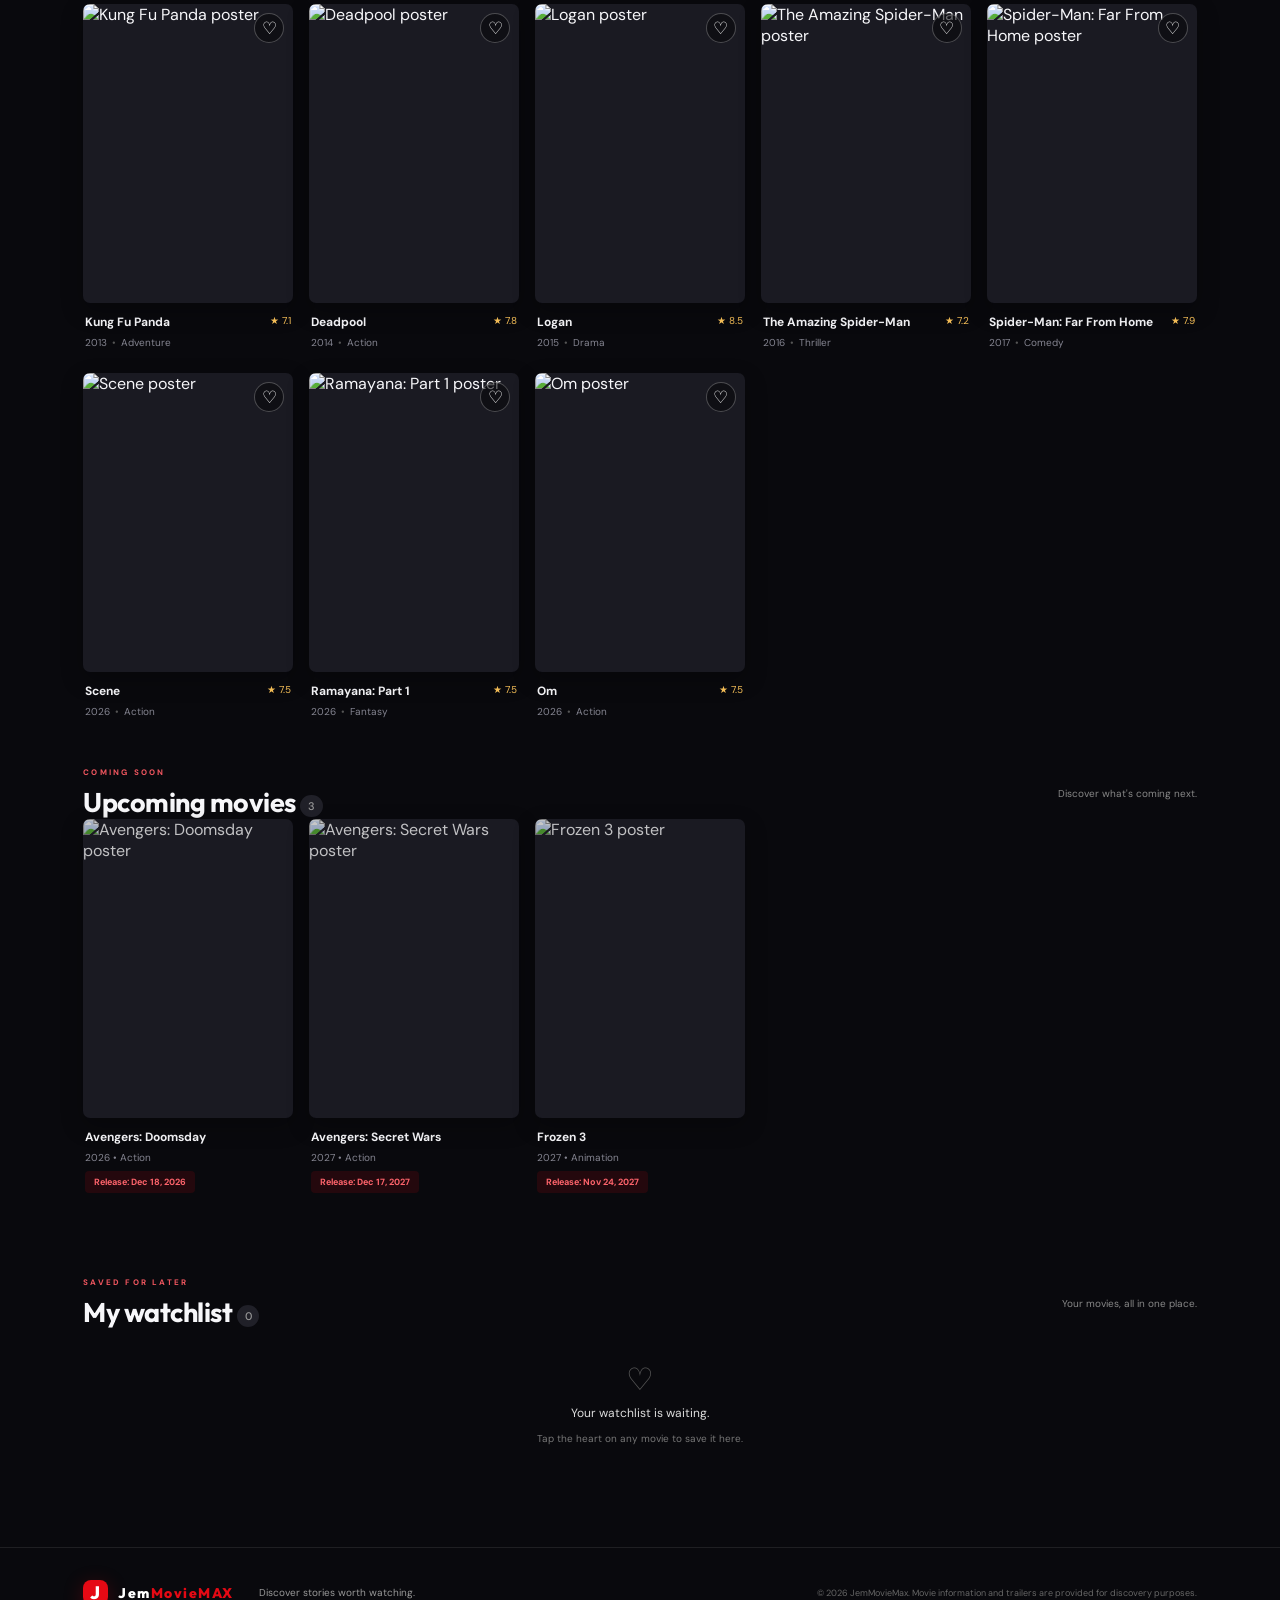
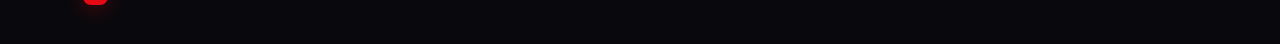
==== commit 011b1a00: "Update index.html" ====
--- a/index.html
+++ b/index.html
@@ -1,3 +1,4 @@
+
 <!DOCTYPE html>
 <html lang="en">
 <head>
@@ -15,7 +16,7 @@
 <body>
   <div class="ambient ambient-one"></div><div class="ambient ambient-two"></div>
   <header class="topbar">
-    <a class="brand" href="#" aria-label="JemMovieMax home"><span class="brand-mark">C</span><span>CINE<span>MAX</span></span></a>
+    <a class="brand" href="#" aria-label="JemMovieMax home"><span class="brand-mark">J</span><span>Jem<span>MovieMAX</span></span></a>
     <nav class="main-nav" aria-label="Main navigation">
       <a class="active" href="#home">Home</a><a href="#browse">Discover</a><a href="#watchlist">My List</a>
     </nav>
@@ -31,7 +32,7 @@
       <div class="hero-backdrop" id="heroBackdrop"></div>
       <div class="hero-shade"></div>
       <div class="hero-content">
-        <div class="eyebrow"><span class="eyebrow-line"></span> JemMovieMax ORIGINALS</div>
+        <div class="eyebrow"><span class="eyebrow-line"></span> JEMMOVIEMAX ORIGINALS</div>
         <div class="hero-kicker">FEATURED FILM <span>•</span> 2024</div>
         <h1 id="heroTitle">DUNE: PART TWO</h1>
         <div class="hero-meta" id="heroMeta"><span class="rating">★ 8.5</span><span>2024</span><span>2h 46m</span><span class="pill">Sci-Fi</span></div>
@@ -77,7 +78,7 @@
         <div class="movie-grid" id="movieGrid"></div>
         <div class="empty-state hidden" id="emptyState"><div>⌕</div><h3>No movies found</h3><p>Try another title or choose a different category.</p><button class="text-button" id="clearFilters">Clear filters</button></div>
       </section>
-      <!-- UPCOMING MOVIES -->
+
       <section class="upcoming-section" id="upcoming">
         <div class="section-heading compact">
           <div>
@@ -86,9 +87,9 @@
           </div>
           <p class="section-hint">Discover what's coming next.</p>
         </div>
-
         <div class="movie-grid" id="upcomingGrid"></div>
       </section>
+
       <section class="watchlist-section" id="watchlist">
         <div class="section-heading compact"><div><p class="section-overline">SAVED FOR LATER</p><h2>My watchlist <span class="list-count" id="watchlistCount">0</span></h2></div><p class="section-hint">Your movies, all in one place.</p></div>
         <div class="movie-grid watchlist-grid" id="watchlistGrid"></div>
@@ -97,7 +98,11 @@
     </section>
   </main>
 
-  <footer><a class="brand footer-brand" href="#"><span class="brand-mark">C</span><span>CINE<span>MAX</span></span></a><p>Discover stories worth watching.</p><small>© <span id="year"></span> JemMovieMax. Movie information and trailers are provided for discovery purposes.</small></footer>
+  <footer>
+    <a class="brand footer-brand" href="#" aria-label="JemMovieMax home"><span class="brand-mark">J</span><span>Jem<span>MovieMAX</span></span></a>
+    <p>Discover stories worth watching.</p>
+    <small>© <span id="year"></span> JemMovieMax. Movie information and trailers are provided for discovery purposes.</small>
+  </footer>
 
   <div class="modal-backdrop hidden" id="movieModal" role="dialog" aria-modal="true" aria-label="Movie details">
     <div class="modal movie-modal"><button class="modal-close" data-close aria-label="Close">×</button><div class="detail-cover" id="detailCover"></div><div class="detail-body"><div class="detail-label">MOVIE DETAILS</div><h2 id="detailTitle"></h2><div class="detail-meta" id="detailMeta"></div><p id="detailDescription"></p><div class="detail-actions"><button class="primary-btn" id="detailTrailer">▶ Watch trailer</button><button class="secondary-btn" id="detailSave">♡ Add to watchlist</button></div></div></div>
@@ -108,7 +113,7 @@
   </div>
 
   <div class="modal-backdrop hidden" id="authModal" role="dialog" aria-modal="true" aria-label="Account">
-    <div class="modal auth-modal"><button class="modal-close" data-close aria-label="Close">×</button><a class="brand auth-brand" href="#"><span class="brand-mark">C</span><span>CINE<span>MAX</span></span></a><p class="section-overline">YOUR CINEMATIC SPACE</p><h2 id="authTitle">Welcome back</h2><p class="auth-subtitle">Sign in to keep your watchlist close.</p>
+    <div class="modal auth-modal"><button class="modal-close" data-close aria-label="Close">×</button><a class="brand auth-brand" href="#" aria-label="JemMovieMax home"><span class="brand-mark">J</span><span>Jem<span>MovieMAX</span></span></a><p class="section-overline">YOUR CINEMATIC SPACE</p><h2 id="authTitle">Welcome back</h2><p class="auth-subtitle">Sign in to keep your watchlist close.</p>
       <div class="auth-tabs"><button class="auth-tab active" data-auth="login">Sign in</button><button class="auth-tab" data-auth="register">Create account</button></div>
       <form id="authForm"><label id="nameField" class="hidden">Your name<input id="authName" type="text" placeholder="Alex Morgan"></label><label>Email address<input id="authEmail" type="email" placeholder="you@example.com" required></label><label>Password<input id="authPassword" type="password" placeholder="At least 6 characters" minlength="6" required></label><p class="auth-error" id="authError"></p><button class="primary-btn auth-submit" type="submit" id="authSubmit">Sign in</button></form>
       <p class="auth-footnote">Demo account only. Your account details stay in this browser and are not sent to a server.</p>
@@ -118,12 +123,12 @@
   <div class="toast" id="toast" role="status"></div>
   <script src="app.js"></script>
 
-<div id="loadingScreen">
-  <img src="favicon.png" alt="JemMovieMax">
-  <h2>JemMovieMax</h2>
-  <div class="loader"></div>
-  <p>Preparing your movie experience...</p>
-</div>
+  <div id="loadingScreen">
+    <img src="favicon.png" alt="JemMovieMax">
+    <h2>JemMovieMax</h2>
+    <div class="loader"></div>
+    <p>Preparing your movie experience...</p>
+  </div>
 
 </body>
 </html>
